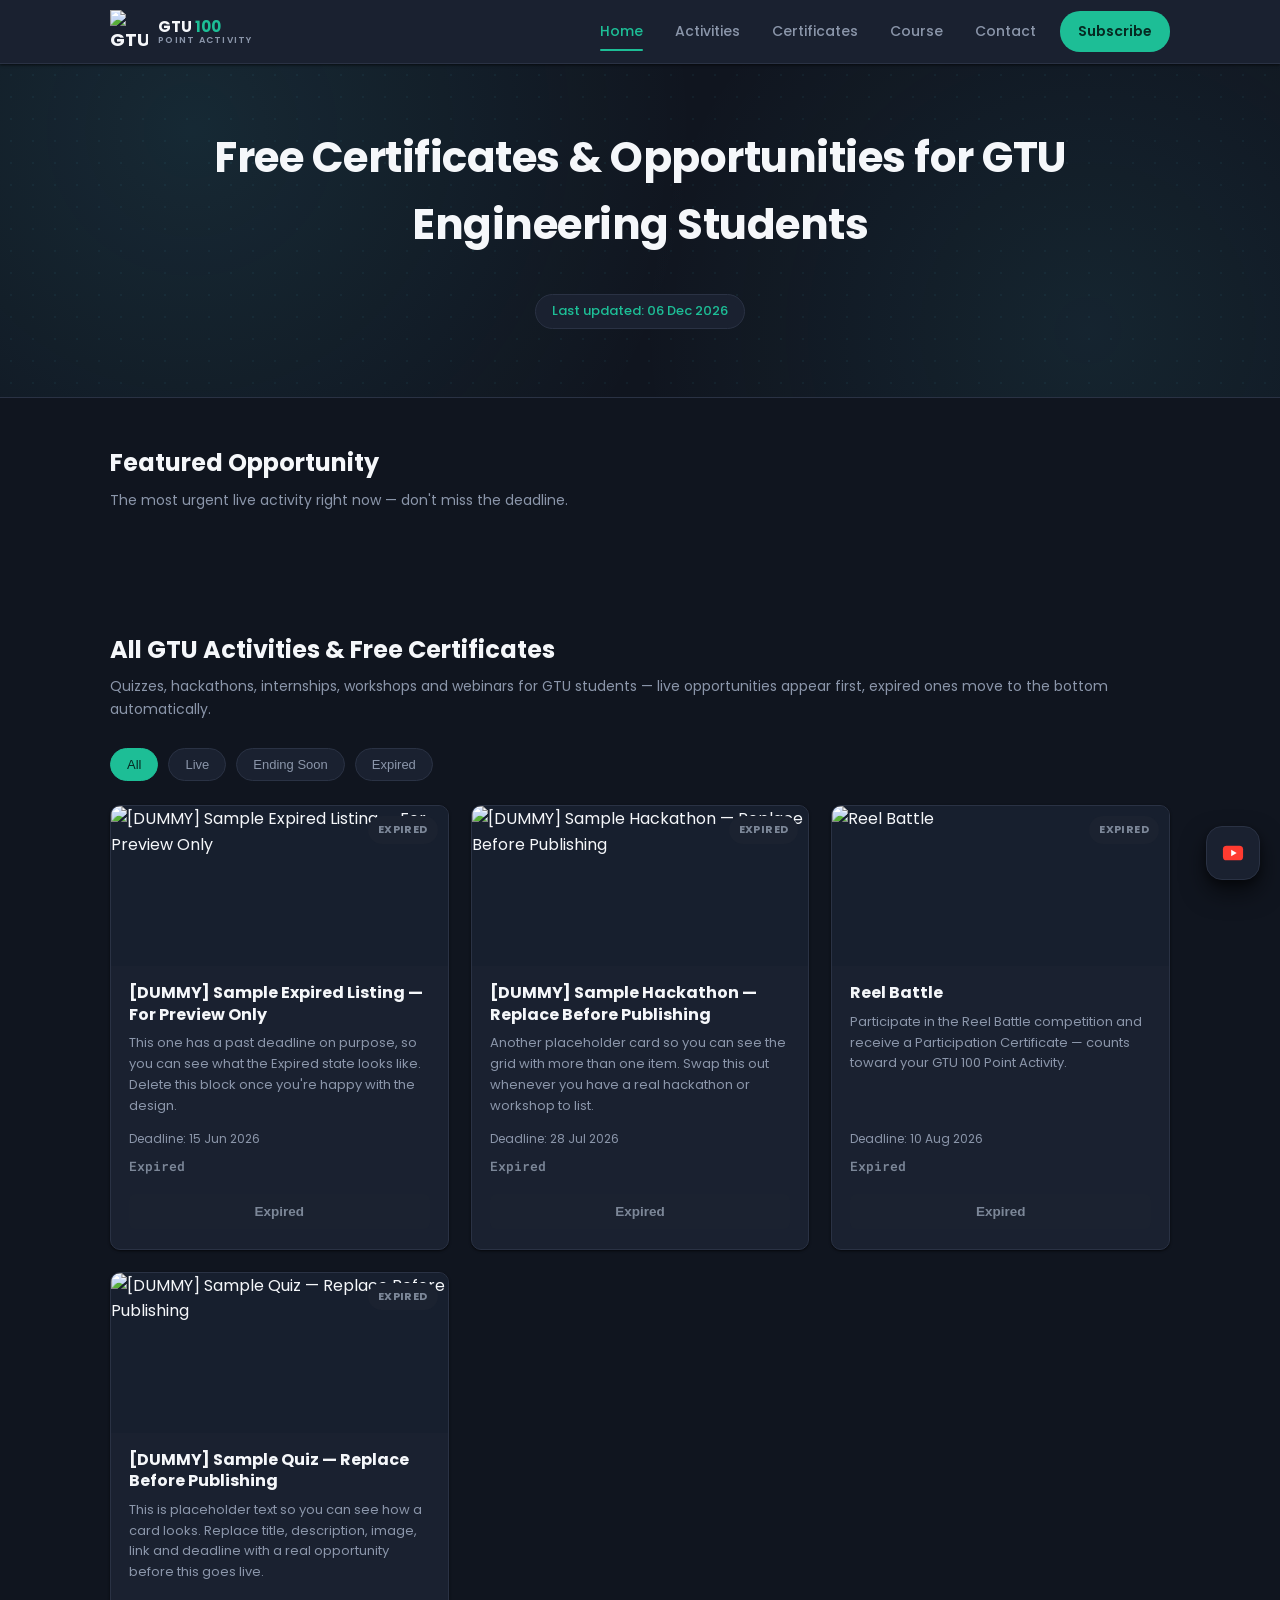
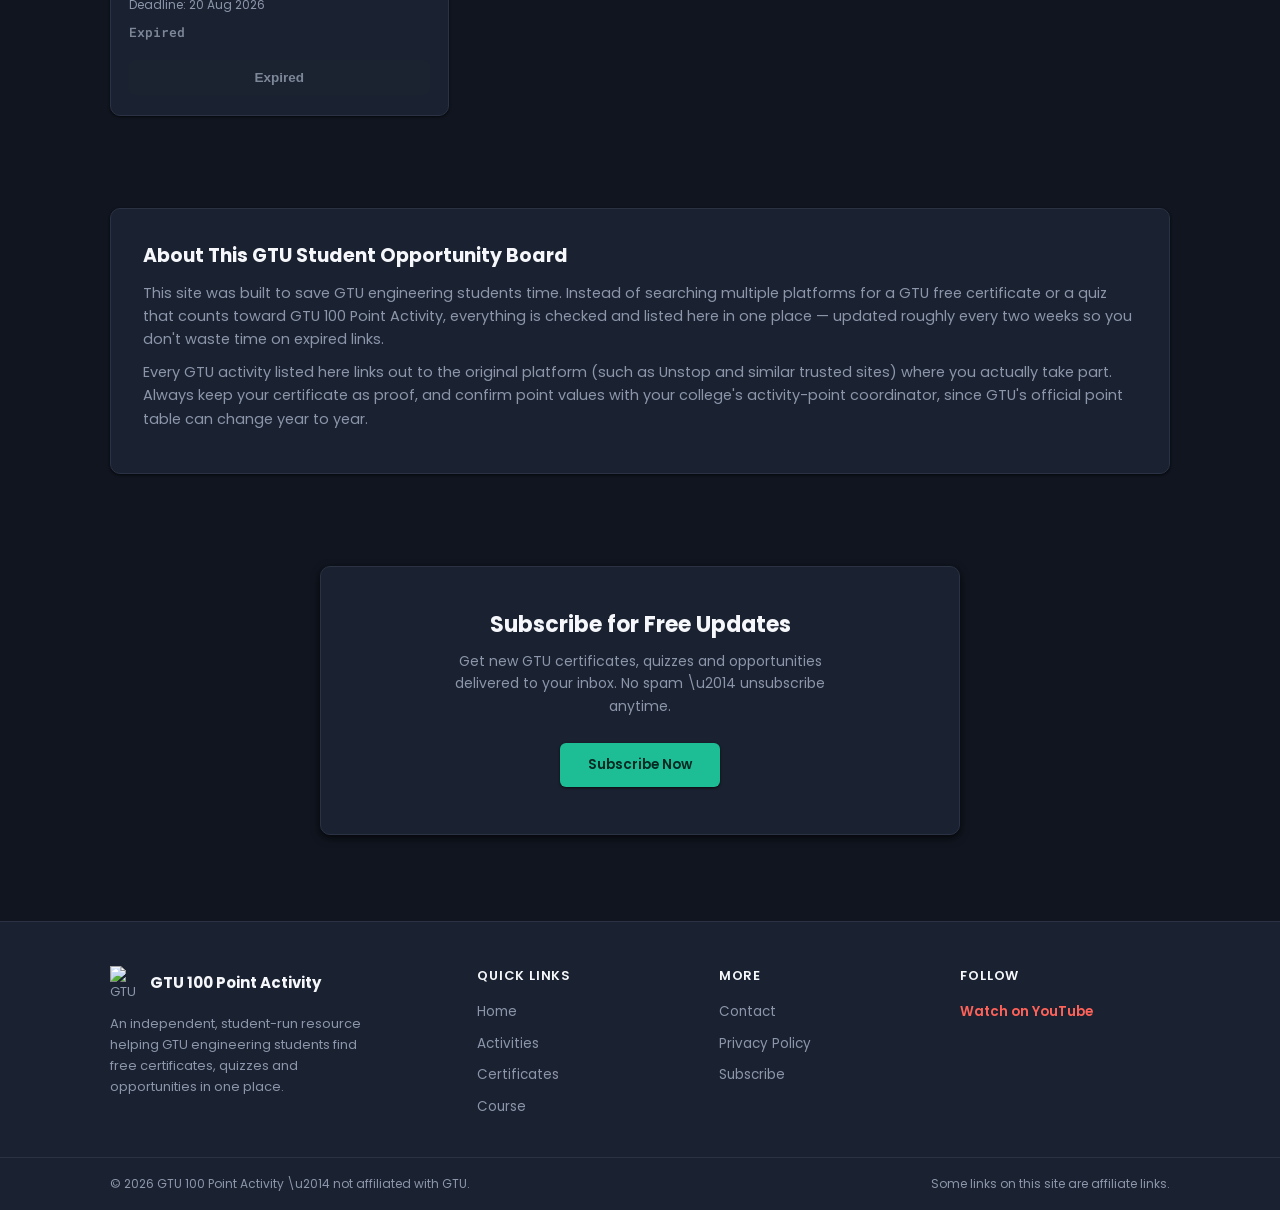
==== index.html @ 2aae0239 "Add files via upload" ====
<!DOCTYPE html>
<html lang="en">
<head>
<meta charset="UTF-8">
<meta name="viewport" content="width=device-width, initial-scale=1.0">

<!-- ===================== SEO ===================== -->
<title>GTU 100 Point Activity — Free Certificates, Quizzes & Opportunities for GTU Students</title>
<meta name="description" content="Live, regularly updated list of free certificates, quizzes, hackathons, internships, workshops and webinars for GTU engineering students — everything you need for GTU 100 Point Activity, collected in one place.">
<meta name="keywords" content="GTU 100 Point Activity, GTU Activity, GTU Activities, GTU Certificate, GTU Engineering Students, GTU Student Opportunity, GTU Free Certificate, Free Certificate">
<link rel="canonical" href="https://example.com/">

<!-- Open Graph -->
<meta property="og:type" content="website">
<meta property="og:title" content="GTU 100 Point Activity — Free Certificates & Student Opportunities">
<meta property="og:description" content="Free certificates, quizzes, hackathons, internships and webinars for GTU engineering students, updated regularly.">
<meta property="og:image" content="images/logo.png">

<link rel="icon" href="images/favicon.ico" type="image/x-icon">
<link rel="preconnect" href="https://fonts.googleapis.com">
<link href="https://fonts.googleapis.com/css2?family=Poppins:wght@400;500;600;700&family=Roboto+Mono:wght@500&display=swap" rel="stylesheet">
<link rel="stylesheet" href="style.css">
</head>
<body>

<!-- ===================== HEADER / APP BAR ===================== -->
<header class="app-bar">
  <div class="app-bar-inner">
    <a href="index.html" class="brand">
      <img src="images/logo.svg" alt="GTU 100 Point Activity logo">
      <span class="brand-text">
        <span class="b1">GTU <span>100</span></span>
        <span class="b2">POINT ACTIVITY</span>
      </span>
    </a>
    <nav class="nav-links" id="nav-links">
      <a href="index.html" class="active">Home</a>
      <a href="index.html#quizzes">Activities</a>
      <a href="index.html#about">Certificates</a>
      <a href="courses.html">Course</a>
      <a href="contact.html">Contact</a>
      <a href="subscribe.html" class="nav-cta">Subscribe</a>
    </nav>
    <button class="menu-toggle" id="menu-toggle" aria-label="Toggle menu" aria-expanded="false">&#9776;</button>
  </div>
</header>

<!-- ===================== HERO ===================== -->
<section class="hero">
  <div class="container">
    <h1>Free Certificates &amp; Opportunities for GTU Engineering Students</h1>
    <span class="updated-badge" id="last-updated">Last updated: \u2013</span>
  </div>
</section>

<!-- ===================== FEATURED ACTIVITY ===================== -->
<section class="section">
  <div class="container">
    <h2 class="section-title">Featured Opportunity</h2>
    <p class="section-subtitle">The most urgent live activity right now — don't miss the deadline.</p>
    <div id="featured-wrap"></div>
  </div>
</section>

<section class="section" id="quizzes">
  <div class="container">
    <h2 class="section-title">All GTU Activities &amp; Free Certificates</h2>
    <p class="section-subtitle">Quizzes, hackathons, internships, workshops and webinars for GTU students — live opportunities appear first, expired ones move to the bottom automatically.</p>
    <div class="filter-chips" id="filter-chips">
      <button class="chip active" data-filter="all">All</button>
      <button class="chip" data-filter="live">Live</button>
      <button class="chip" data-filter="soon">Ending Soon</button>
      <button class="chip" data-filter="expired">Expired</button>
    </div>
    <div class="activity-grid" id="activity-grid">
      <div class="empty-state">Loading activities\u2026</div>
    </div>
  </div>
</section>

<section class="section" id="about">
  <div class="container static-page">
    <div class="card-surface">
      <h2 style="margin-top:0;">About This GTU Student Opportunity Board</h2>
      <p>This site was built to save GTU engineering students time. Instead of searching multiple platforms for a GTU free certificate or a quiz that counts toward GTU 100 Point Activity, everything is checked and listed here in one place — updated roughly every two weeks so you don't waste time on expired links.</p>
      <p>Every GTU activity listed here links out to the original platform (such as Unstop and similar trusted sites) where you actually take part. Always keep your certificate as proof, and confirm point values with your college's activity-point coordinator, since GTU's official point table can change year to year.</p>
    </div>
  </div>
</section>

<!-- ===================== SUBSCRIBE TEASER (links to subscribe.html) ===================== -->
<section class="section" id="subscribe">
  <div class="container">
    <div class="subscribe-card subscribe-teaser">
      <h2>Subscribe for Free Updates</h2>
      <p>Get new GTU certificates, quizzes and opportunities delivered to your inbox. No spam \u2014 unsubscribe anytime.</p>
      <a href="subscribe.html" class="btn-participate">Subscribe Now</a>
    </div>
  </div>
</section>

<!-- ===================== FOOTER ===================== -->
<footer>
  <div class="container footer-grid">
    <div class="footer-col footer-brand">
      <div class="footer-logo">
        <img src="images/logo.svg" alt="GTU 100 Point Activity logo">
        <span>GTU 100 Point Activity</span>
      </div>
      <p>An independent, student-run resource helping GTU engineering students find free certificates, quizzes and opportunities in one place.</p>
    </div>
    <div class="footer-col">
      <h4>Quick Links</h4>
      <a href="index.html">Home</a>
      <a href="index.html#quizzes">Activities</a>
      <a href="index.html#about">Certificates</a>
      <a href="courses.html">Course</a>
    </div>
    <div class="footer-col">
      <h4>More</h4>
      <a href="contact.html">Contact</a>
      <a href="privacy.html">Privacy Policy</a>
      <a href="subscribe.html">Subscribe</a>
    </div>
    <div class="footer-col">
      <h4>Follow</h4>
      <!-- REPLACE the href below with your real YouTube channel URL -->
      <a href="https://youtube.com/@your-channel" target="_blank" rel="noopener" class="youtube-footer-link">Watch on YouTube</a>
    </div>
  </div>
  <div class="footer-bottom">
    <div class="container">
      <span>&copy; <span id="footer-year"></span> GTU 100 Point Activity \u2014 not affiliated with GTU.</span>
      <span>Some links on this site are affiliate links.</span>
    </div>
  </div>
</footer>

<!-- Floating button — always-visible shortcut to the YouTube channel -->
<!-- REPLACE the href below with your real YouTube channel URL -->
<a href="https://youtube.com/@your-channel" target="_blank" rel="noopener" class="yt-fab" aria-label="Visit our YouTube channel">
  <svg viewBox="0 0 24 24"><rect x="1" y="4" width="22" height="16" rx="4" fill="#FF3B30"/><path d="M10 8.5v7l6-3.5z" fill="#fff"/></svg>
</a>

<script src="script.js"></script>
</body>
</html>
---- style.css ----
/* ==========================================================================
   GTU 100 Point Activity — Stylesheet
   Theme: "Electric Cyan" dark mode, Material Design inspired.
   Pure CSS, no frameworks. Color tokens are defined once as CSS variables —
   change the whole site's look by editing the :root block below only.
   ========================================================================== */

:root {
  /* --- Core dark palette (Dark Campus theme) --- */
  --bg: #10151F;              /* page background */
  --surface: #1A2130;         /* card / header surface */
  --surface-alt: #171F2E;     /* image placeholder / secondary surface */
  --surface-raised: #212B3F;  /* hover / raised surface */
  --divider: #2A3244;

  /* --- Accent (Teal) --- */
  --accent: #1DBE96;
  --accent-dark: #159A78;
  --accent-text-on: #062A22;  /* dark text used on top of the accent */

  /* --- Status colors (tuned for dark backgrounds) --- */
  --status-live: #1DBE96;
  --status-live-bg: #133A31;
  --status-soon: #FFB74D;
  --status-soon-bg: #3A2A12;
  --status-expired: #7C8798;
  --status-expired-bg: #1B2230;

  /* --- Text --- */
  --text-primary: #F5F7FA;
  --text-secondary: #8B96AA;

  --radius: 10px;
  --elevation-1: 0 1px 3px rgba(0,0,0,0.45), 0 1px 2px rgba(0,0,0,0.30);
  --elevation-2: 0 3px 8px rgba(0,0,0,0.5), 0 2px 4px rgba(0,0,0,0.3);
  --elevation-4: 0 12px 24px rgba(0,0,0,0.55), 0 4px 8px rgba(0,0,0,0.35);

  --header-height: 64px;
}

* { box-sizing: border-box; margin: 0; padding: 0; }

html { scroll-behavior: smooth; }

body {
  font-family: 'Poppins', -apple-system, BlinkMacSystemFont, sans-serif;
  background: var(--bg);
  color: var(--text-primary);
  line-height: 1.6;
  padding-top: var(--header-height);
}

@media (prefers-reduced-motion: reduce) {
  *, *::before, *::after { animation: none !important; transition: none !important; }
  html { scroll-behavior: auto; }
}

a { color: inherit; text-decoration: none; }
img { max-width: 100%; display: block; }

.container { max-width: 1100px; margin: 0 auto; padding: 0 20px; }

/* ==========================================================================
   Top App Bar
   ========================================================================== */

.app-bar {
  position: fixed;
  top: 0; left: 0; right: 0;
  height: var(--header-height);
  background: var(--surface);
  color: var(--text-primary);
  border-bottom: 1px solid var(--divider);
  box-shadow: var(--elevation-1);
  z-index: 1000;
  display: flex;
  align-items: center;
  transition: box-shadow 0.2s ease;
}

.app-bar.scrolled { box-shadow: var(--elevation-4); }

.app-bar-inner {
  width: 100%;
  max-width: 1100px;
  margin: 0 auto;
  padding: 0 20px;
  display: flex;
  align-items: center;
  justify-content: space-between;
}

.brand { display: flex; align-items: center; gap: 10px; font-weight: 700; font-size: 18px; font-family: 'Poppins', sans-serif; }
.brand img { width: 38px; height: 42px; }
.brand .brand-text { display: flex; flex-direction: column; line-height: 1.15; }
.brand .brand-text .b1 { font-size: 15px; font-weight: 700; }
.brand .brand-text .b1 span { color: var(--accent); }
.brand .brand-text .b2 { font-size: 9px; font-weight: 600; letter-spacing: 0.14em; color: var(--text-secondary); }

.nav-links { display: flex; gap: 4px; align-items: center; }

.nav-links a {
  padding: 10px 14px;
  border-radius: 6px;
  font-size: 14px;
  font-weight: 500;
  color: var(--text-secondary);
  transition: background 0.15s ease, color 0.15s ease;
  display: flex;
  align-items: center;
  gap: 6px;
  position: relative;
}

.nav-links a:hover, .nav-links a:focus-visible { background: var(--surface-raised); color: var(--text-primary); }

.nav-links a.active { color: var(--accent); }
.nav-links a.active::after {
  content: "";
  position: absolute;
  left: 14px; right: 14px; bottom: 2px;
  height: 2px;
  background: var(--accent);
  border-radius: 2px;
}

/* Right-side CTA pill in the nav (currently used for the Subscribe button) */
.nav-links a.nav-cta {
  background: var(--accent);
  color: var(--accent-text-on);
  font-weight: 600;
  border-radius: 20px;
  padding: 9px 18px;
  margin-left: 6px;
}
.nav-links a.nav-cta:hover { background: var(--accent-dark); color: var(--accent-text-on); }

.menu-toggle {
  display: none;
  background: none;
  border: none;
  color: var(--text-primary);
  font-size: 26px;
  cursor: pointer;
  padding: 6px 10px;
  border-radius: 6px;
}
.menu-toggle:hover { background: var(--surface-raised); }

@media (max-width: 720px) {
  .nav-links {
    position: absolute;
    top: var(--header-height);
    left: 0; right: 0;
    background: var(--surface);
    border-bottom: 1px solid var(--divider);
    flex-direction: column;
    align-items: stretch;
    gap: 0;
    max-height: 0;
    overflow: hidden;
    transition: max-height 0.25s ease;
    box-shadow: var(--elevation-2);
  }
  .nav-links.open { max-height: 300px; }
  .nav-links a { padding: 14px 20px; border-radius: 0; border-bottom: 1px solid var(--divider); }
  .menu-toggle { display: inline-block; }
}

/* ==========================================================================
   Hero
   ========================================================================== */

.hero {
  position: relative;
  background:
    radial-gradient(circle at 15% 20%, rgba(79,217,240,0.10) 0%, transparent 45%),
    radial-gradient(circle at 85% 80%, rgba(79,217,240,0.08) 0%, transparent 40%),
    var(--bg);
  color: var(--text-primary);
  padding: 60px 0 68px;
  text-align: center;
  overflow: hidden;
  border-bottom: 1px solid var(--divider);
}

.hero::before {
  content: "";
  position: absolute;
  inset: 0;
  background-image: radial-gradient(rgba(79,217,240,0.10) 1px, transparent 1px);
  background-size: 22px 22px;
  opacity: 0.5;
  pointer-events: none;
}

.hero .container { position: relative; z-index: 1; }

.hero h1 { font-size: clamp(28px, 5vw, 42px); font-weight: 700; margin-bottom: 14px; letter-spacing: -0.5px; }

.hero p { max-width: 640px; margin: 0 auto; font-size: 16px; color: var(--text-secondary); }

.hero .updated-badge {
  display: inline-block;
  margin-top: 22px;
  background: var(--surface);
  border: 1px solid var(--divider);
  color: var(--accent);
  padding: 6px 16px;
  border-radius: 20px;
  font-size: 13px;
  font-weight: 500;
}

/* Bookmark / habit-anchor nudge in the hero — honest, one-time, non-nagging */
.hero .bookmark-hint {
  display: block;
  margin-top: 14px;
  font-size: 12.5px;
  color: var(--text-secondary);
}

/* ==========================================================================
   Sections
   ========================================================================== */

.section { padding: 46px 0; }
.section-title { font-size: 24px; font-weight: 700; margin-bottom: 6px; color: var(--text-primary); }
.section-subtitle { color: var(--text-secondary); font-size: 14px; margin-bottom: 28px; }

/* ==========================================================================
   Featured activity
   ========================================================================== */

.featured-card {
  background: var(--surface);
  border: 1px solid var(--divider);
  border-radius: var(--radius);
  box-shadow: var(--elevation-4);
  overflow: hidden;
  display: grid;
  grid-template-columns: 1fr 1fr;
  position: relative;
}

.featured-card .ribbon {
  position: absolute;
  top: 16px; left: 16px;
  background: var(--accent);
  color: var(--accent-text-on);
  font-size: 12px;
  font-weight: 700;
  text-transform: uppercase;
  letter-spacing: 0.5px;
  padding: 6px 12px;
  border-radius: 20px;
  z-index: 2;
}

.featured-card .img-wrap { position: relative; min-height: 240px; background: var(--surface-alt); }
.featured-card img { width: 100%; height: 100%; object-fit: cover; cursor: pointer; }

.featured-card .content { padding: 28px 30px; display: flex; flex-direction: column; justify-content: center; gap: 12px; }
.featured-card h3 { font-size: 22px; font-weight: 700; }
.featured-card p.desc { color: var(--text-secondary); font-size: 14px; }

@media (max-width: 720px) {
  .featured-card { grid-template-columns: 1fr; }
  .featured-card .img-wrap { min-height: 180px; }
}

/* ==========================================================================
   Filter chips
   ========================================================================== */

.filter-chips { display: flex; gap: 10px; flex-wrap: wrap; margin-bottom: 24px; }

.chip {
  font-size: 13px;
  font-weight: 500;
  padding: 8px 16px;
  border-radius: 20px;
  border: 1px solid var(--divider);
  background: var(--surface);
  color: var(--text-secondary);
  cursor: pointer;
  transition: all 0.15s ease;
}
.chip:hover { border-color: var(--accent); color: var(--accent); }
.chip.active { background: var(--accent); border-color: var(--accent); color: var(--accent-text-on); }

/* ==========================================================================
   Activity grid + cards
   ========================================================================== */

.activity-grid { display: grid; grid-template-columns: repeat(auto-fill, minmax(280px, 1fr)); gap: 22px; }

.activity-card {
  background: var(--surface);
  border: 1px solid var(--divider);
  border-radius: var(--radius);
  box-shadow: var(--elevation-1);
  overflow: hidden;
  display: flex;
  flex-direction: column;
  transition: box-shadow 0.2s ease, transform 0.2s ease, border-color 0.2s ease;
  animation: card-in 0.4s ease both;
}

.activity-card:hover { box-shadow: var(--elevation-4); transform: translateY(-3px); border-color: var(--accent); }
.activity-card.is-expired { opacity: 0.6; }

@keyframes card-in { from { opacity: 0; transform: translateY(10px); } to { opacity: 1; transform: translateY(0); } }

.card-img-wrap { position: relative; height: 160px; cursor: pointer; overflow: hidden; background: var(--surface-alt); }
.card-img-wrap img { width: 100%; height: 100%; object-fit: cover; transition: transform 0.3s ease; }
.activity-card:hover .card-img-wrap img:not(.disabled-img) { transform: scale(1.05); }

.status-badge {
  position: absolute;
  top: 10px; right: 10px;
  font-size: 11px;
  font-weight: 700;
  text-transform: uppercase;
  letter-spacing: 0.4px;
  padding: 5px 10px;
  border-radius: 20px;
  z-index: 2;
}
.status-badge.live { background: var(--status-live-bg); color: var(--status-live); }
.status-badge.soon { background: var(--status-soon-bg); color: var(--status-soon); animation: pulse-soon 1.6s ease-in-out infinite; }
.status-badge.expired { background: var(--status-expired-bg); color: var(--status-expired); }

/* Gentle pulse on "Ending Soon" — real urgency cue, not a fake one, since the
   deadline behind it is real. Subtle by design so it informs, not nags. */
@keyframes pulse-soon {
  0%, 100% { box-shadow: 0 0 0 0 rgba(255,183,77,0.35); }
  50% { box-shadow: 0 0 0 5px rgba(255,183,77,0); }
}

.card-body { padding: 16px 18px 20px; display: flex; flex-direction: column; gap: 8px; flex: 1; }
.card-body h3 { font-size: 16px; font-weight: 700; line-height: 1.35; color: var(--text-primary); }
.card-body p.desc { font-size: 13px; color: var(--text-secondary); flex: 1; }

.card-meta { display: flex; justify-content: space-between; align-items: center; font-size: 12px; color: var(--text-secondary); margin-top: 4px; }

.countdown { font-family: 'Roboto Mono', 'Courier New', monospace; font-weight: 600; font-size: 12.5px; color: var(--accent); }
.countdown.expired-text { color: var(--status-expired); }

.btn-participate {
  position: relative;
  overflow: hidden;
  margin-top: 10px;
  display: inline-block;
  text-align: center;
  background: var(--accent);
  color: var(--accent-text-on);
  font-weight: 600;
  font-size: 13.5px;
  padding: 10px 16px;
  border: none;
  border-radius: 6px;
  cursor: pointer;
  transition: background 0.15s ease, box-shadow 0.15s ease;
  box-shadow: var(--elevation-1);
}
.btn-participate:hover { background: var(--accent-dark); box-shadow: var(--elevation-2); }
.btn-participate:disabled, .btn-participate.disabled { background: var(--status-expired-bg); color: var(--status-expired); cursor: not-allowed; box-shadow: none; }

.ripple {
  position: absolute;
  border-radius: 50%;
  background: rgba(5,42,50,0.35);
  transform: scale(0);
  animation: ripple-anim 0.5s ease-out;
  pointer-events: none;
}
@keyframes ripple-anim { to { transform: scale(1); opacity: 0; } }

.empty-state { text-align: center; padding: 40px 20px; color: var(--text-secondary); background: var(--surface); border: 1px solid var(--divider); border-radius: var(--radius); box-shadow: var(--elevation-1); }

/* ==========================================================================
   Skeleton loaders
   ========================================================================== */

.skeleton { background: linear-gradient(90deg, #16203180 25%, #1E2A4080 37%, #16203180 63%); background-size: 400% 100%; animation: skeleton-shimmer 1.4s ease infinite; border-radius: 4px; }
@keyframes skeleton-shimmer { 0% { background-position: 100% 50%; } 100% { background-position: 0 50%; } }
.skeleton-card { box-shadow: var(--elevation-1); }
.skeleton-img { height: 160px; border-radius: 0; }
.skeleton-line { height: 12px; margin-bottom: 10px; }

/* ==========================================================================
   Static content pages
   ========================================================================== */

.static-page h1 { font-size: 28px; margin-bottom: 18px; color: var(--text-primary); }
.static-page h2 { font-size: 19px; margin: 26px 0 10px; color: var(--text-primary); }
.static-page p, .static-page li { color: var(--text-secondary); font-size: 14.5px; margin-bottom: 10px; }
.static-page ul { padding-left: 22px; }
.static-page .card-surface { background: var(--surface); border: 1px solid var(--divider); border-radius: var(--radius); box-shadow: var(--elevation-1); padding: 32px; }

.contact-form { display: flex; flex-direction: column; gap: 14px; max-width: 480px; }
.contact-form label { font-size: 13px; font-weight: 600; color: var(--text-primary); }
.contact-form input, .contact-form textarea { border: 1px solid var(--divider); border-radius: 6px; padding: 10px 12px; font-family: inherit; font-size: 14px; background: var(--surface-alt); color: var(--text-primary); }
.contact-form input:focus, .contact-form textarea:focus { outline: 2px solid var(--accent); outline-offset: 1px; }
.contact-form button { align-self: flex-start; }

/* ==========================================================================
   YouTube Floating Action Button
   ========================================================================== */

.yt-fab {
  position: fixed;
  right: 20px;
  bottom: 20px;
  width: 54px;
  height: 54px;
  border-radius: 16px;
  background: var(--surface);
  border: 1.5px solid var(--divider);
  display: flex;
  align-items: center;
  justify-content: center;
  box-shadow: var(--elevation-4);
  z-index: 900;
  transition: transform 0.15s ease, border-color 0.15s ease, background 0.15s ease;
}
.yt-fab:hover { transform: translateY(-2px); border-color: var(--accent); background: var(--surface-raised); }
.yt-fab svg { width: 22px; height: 22px; }

@media (max-width: 480px) {
  .yt-fab { right: 14px; bottom: 14px; width: 48px; height: 48px; border-radius: 14px; }
}

/* ==========================================================================
   Subscribe section (Brevo email capture)
   ========================================================================== */

.subscribe-card {
  background: var(--surface);
  border: 1px solid var(--divider);
  border-radius: var(--radius);
  box-shadow: var(--elevation-2);
  padding: 40px 36px;
  text-align: center;
  max-width: 640px;
  margin: 0 auto;
}

.subscribe-card h2 {
  font-size: 22px;
  font-weight: 700;
  margin-bottom: 8px;
  color: var(--text-primary);
}

.subscribe-card > p {
  color: var(--text-secondary);
  font-size: 14px;
  max-width: 46ch;
  margin: 0 auto 22px;
}

.subscribe-form {
  display: flex;
  gap: 10px;
  max-width: 420px;
  margin: 0 auto;
}

.subscribe-form input[type="email"] {
  flex: 1;
  border: 1px solid var(--divider);
  background: var(--surface-alt);
  color: var(--text-primary);
  border-radius: 6px;
  padding: 12px 14px;
  font-family: inherit;
  font-size: 14px;
}

.subscribe-form input[type="email"]:focus { outline: 2px solid var(--accent); outline-offset: 1px; }

.subscribe-form .btn-participate { margin-top: 0; white-space: nowrap; }

.subscribe-message {
  margin-top: 14px;
  font-size: 13.5px;
  min-height: 18px;
}

.subscribe-message.success { color: #4ADE80; }
.subscribe-message.error { color: #F87171; }

.subscribe-note {
  margin-top: 16px;
  font-size: 12px;
  color: var(--text-secondary);
}
.subscribe-note a { color: var(--accent); text-decoration: underline; }

@media (max-width: 520px) {
  .subscribe-card { padding: 30px 20px; }
  .subscribe-form { flex-direction: column; }
}

/* ==========================================================================
   Subscribe teaser (homepage — links out to subscribe.html)
   ========================================================================== */

.subscribe-teaser .btn-participate { display: inline-block; margin-top: 4px; padding: 11px 28px; }

/* ==========================================================================
   Footer
   ========================================================================== */

footer { background: var(--surface); border-top: 1px solid var(--divider); color: var(--text-secondary); margin-top: 40px; font-size: 13px; }

.footer-grid {
  display: grid;
  grid-template-columns: 1.6fr 1fr 1fr 1fr;
  gap: 32px;
  padding: 44px 20px 30px;
}

.footer-col h4 { color: var(--text-primary); font-size: 13px; font-weight: 600; text-transform: uppercase; letter-spacing: 0.06em; margin-bottom: 14px; }
.footer-col a { display: block; color: var(--text-secondary); font-size: 13.5px; margin-bottom: 10px; transition: color 0.15s ease; }
.footer-col a:hover { color: var(--accent); }

.footer-logo { display: flex; align-items: center; gap: 10px; margin-bottom: 14px; }
.footer-logo img { width: 30px; height: 34px; }
.footer-logo span { font-weight: 700; color: var(--text-primary); font-size: 15px; }

.footer-brand p { font-size: 13px; color: var(--text-secondary); max-width: 32ch; }

.youtube-footer-link { color: #FF6259 !important; font-weight: 600; }
.youtube-footer-link:hover { color: #ff8079 !important; }

.footer-bottom { border-top: 1px solid var(--divider); padding: 16px 0; }
.footer-bottom .container { display: flex; justify-content: space-between; flex-wrap: wrap; gap: 10px; font-size: 12px; }

@media (max-width: 780px) {
  .footer-grid { grid-template-columns: 1fr 1fr; }
}
@media (max-width: 480px) {
  .footer-grid { grid-template-columns: 1fr; }
}
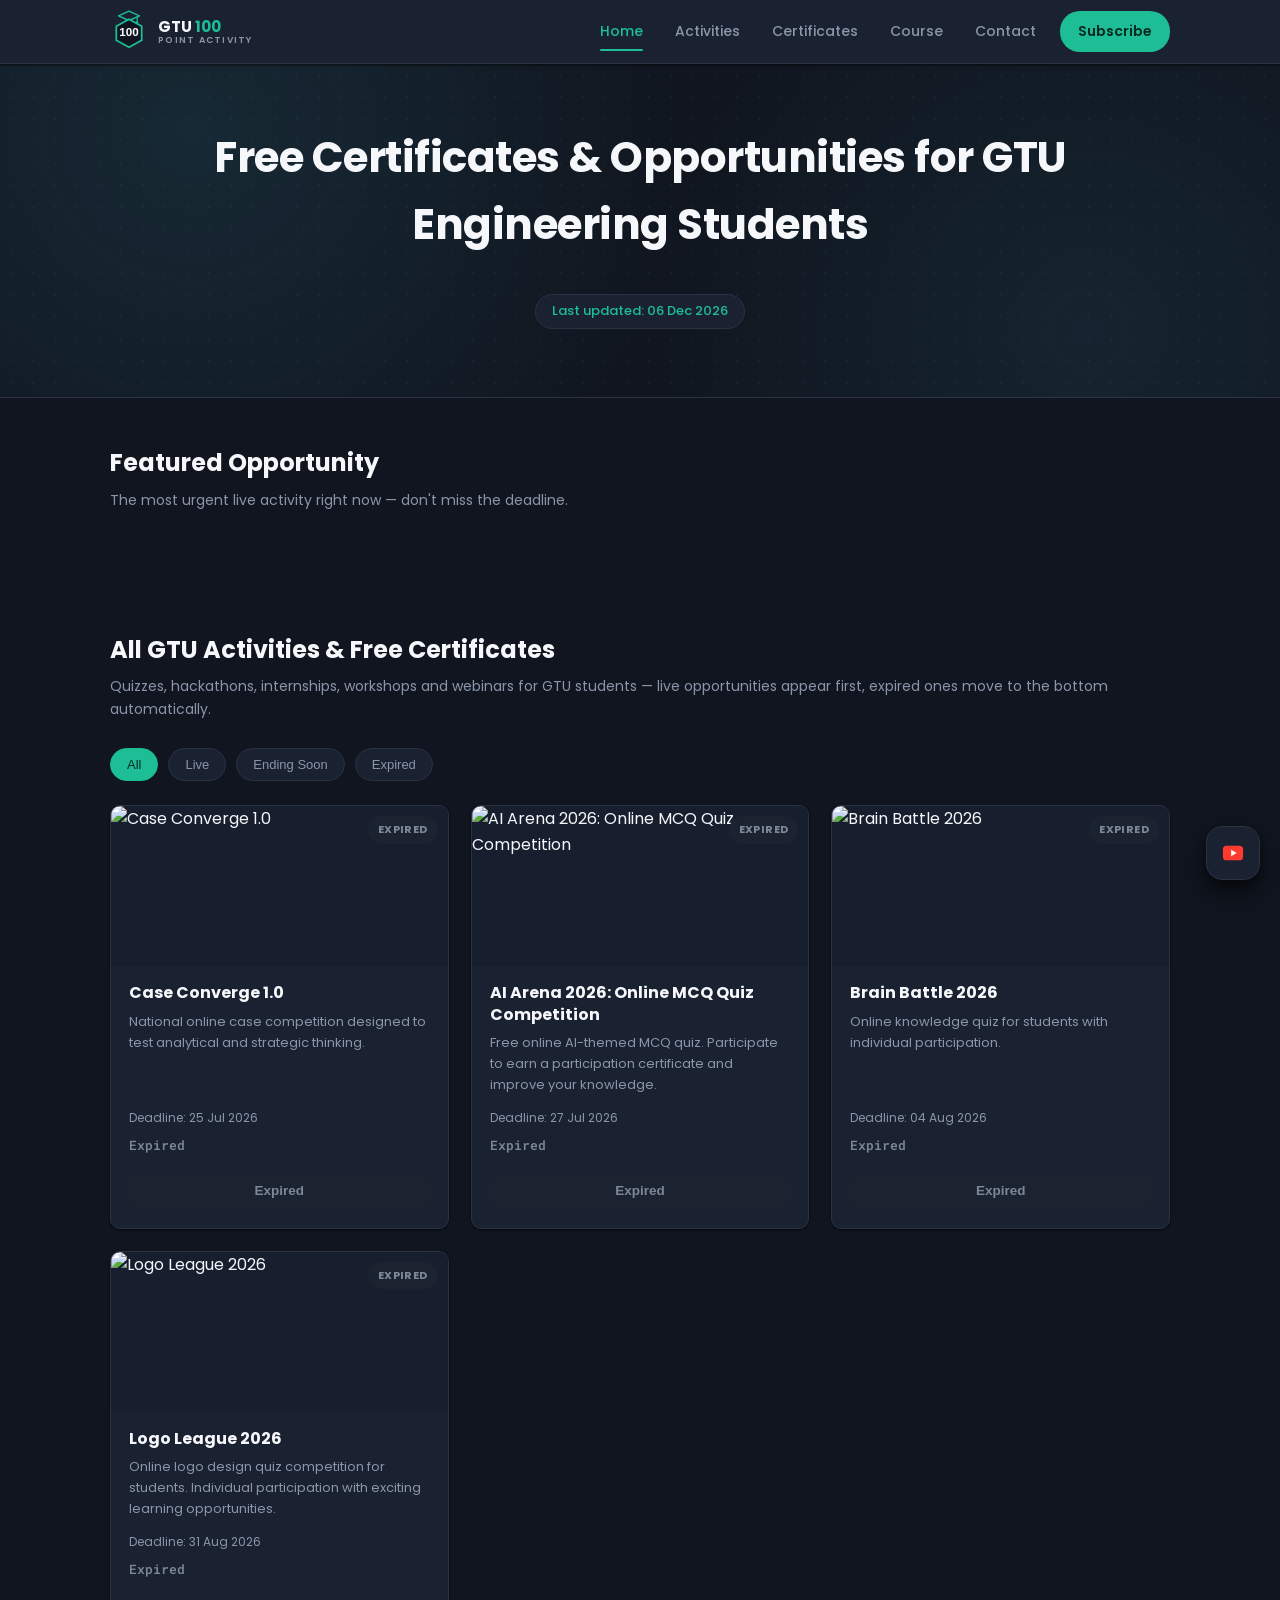
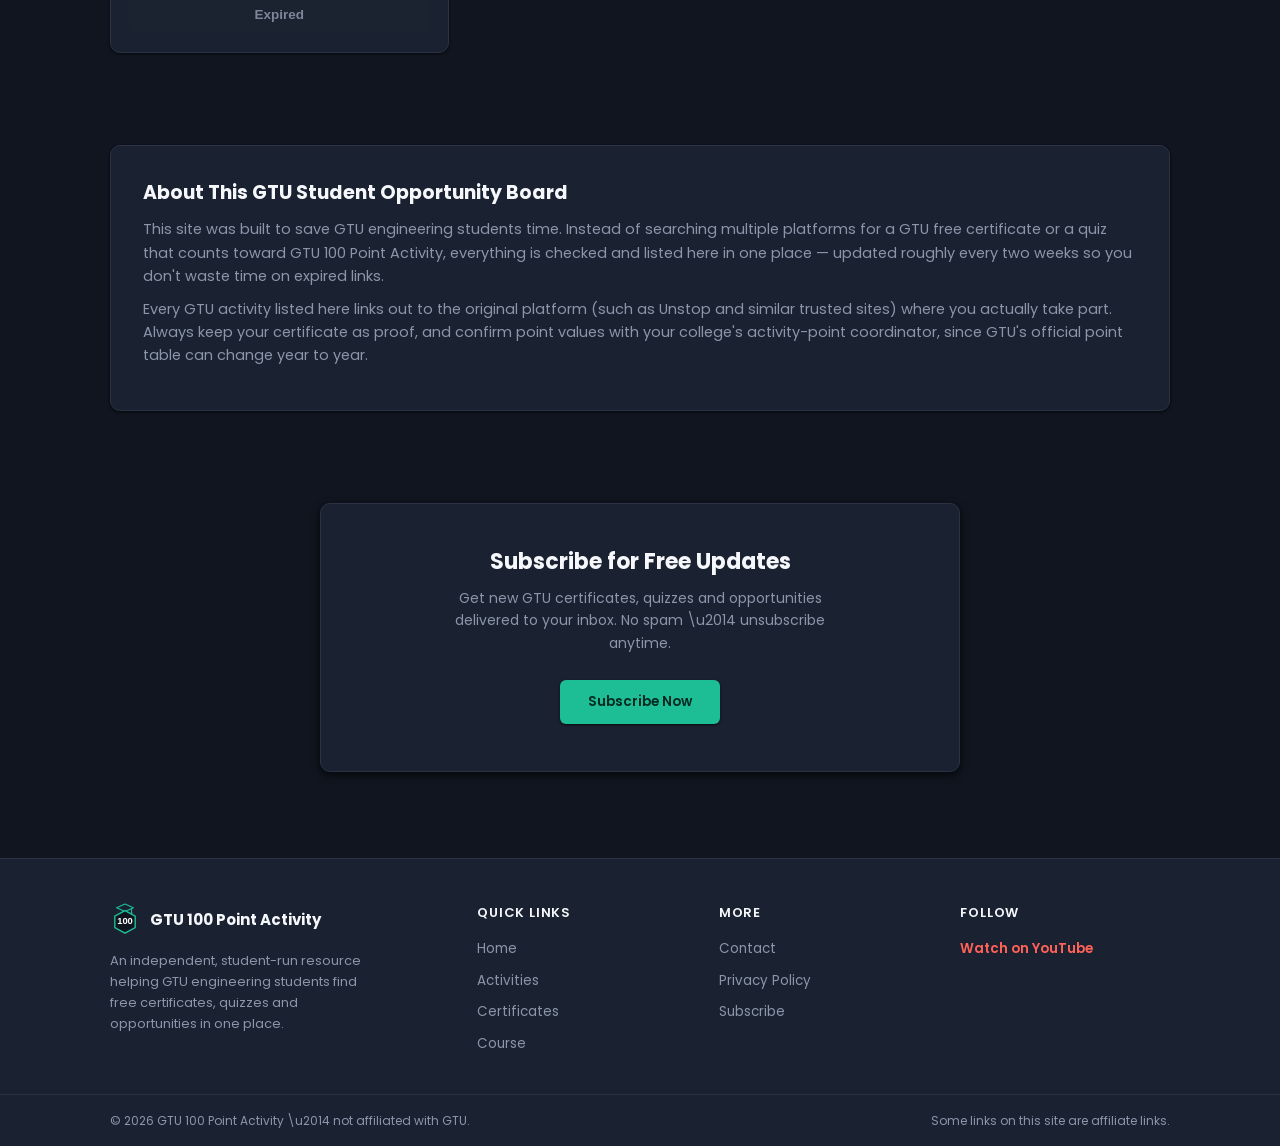
==== commit 09adfa48: "Update index.html" ====
--- a/index.html
+++ b/index.html
@@ -125,7 +125,7 @@
     <div class="footer-col">
       <h4>Follow</h4>
       <!-- REPLACE the href below with your real YouTube channel URL -->
-      <a href="https://youtube.com/@your-channel" target="_blank" rel="noopener" class="youtube-footer-link">Watch on YouTube</a>
+      <a href="https://www.youtube.com/@gtupyq" target="_blank" rel="noopener" class="youtube-footer-link">Watch on YouTube</a>
     </div>
   </div>
   <div class="footer-bottom">
@@ -138,7 +138,7 @@
 
 <!-- Floating button — always-visible shortcut to the YouTube channel -->
 <!-- REPLACE the href below with your real YouTube channel URL -->
-<a href="https://youtube.com/@your-channel" target="_blank" rel="noopener" class="yt-fab" aria-label="Visit our YouTube channel">
+<a href="https://www.youtube.com/@gtupyq" target="_blank" rel="noopener" class="yt-fab" aria-label="Visit our YouTube channel">
   <svg viewBox="0 0 24 24"><rect x="1" y="4" width="22" height="16" rx="4" fill="#FF3B30"/><path d="M10 8.5v7l6-3.5z" fill="#fff"/></svg>
 </a>
 
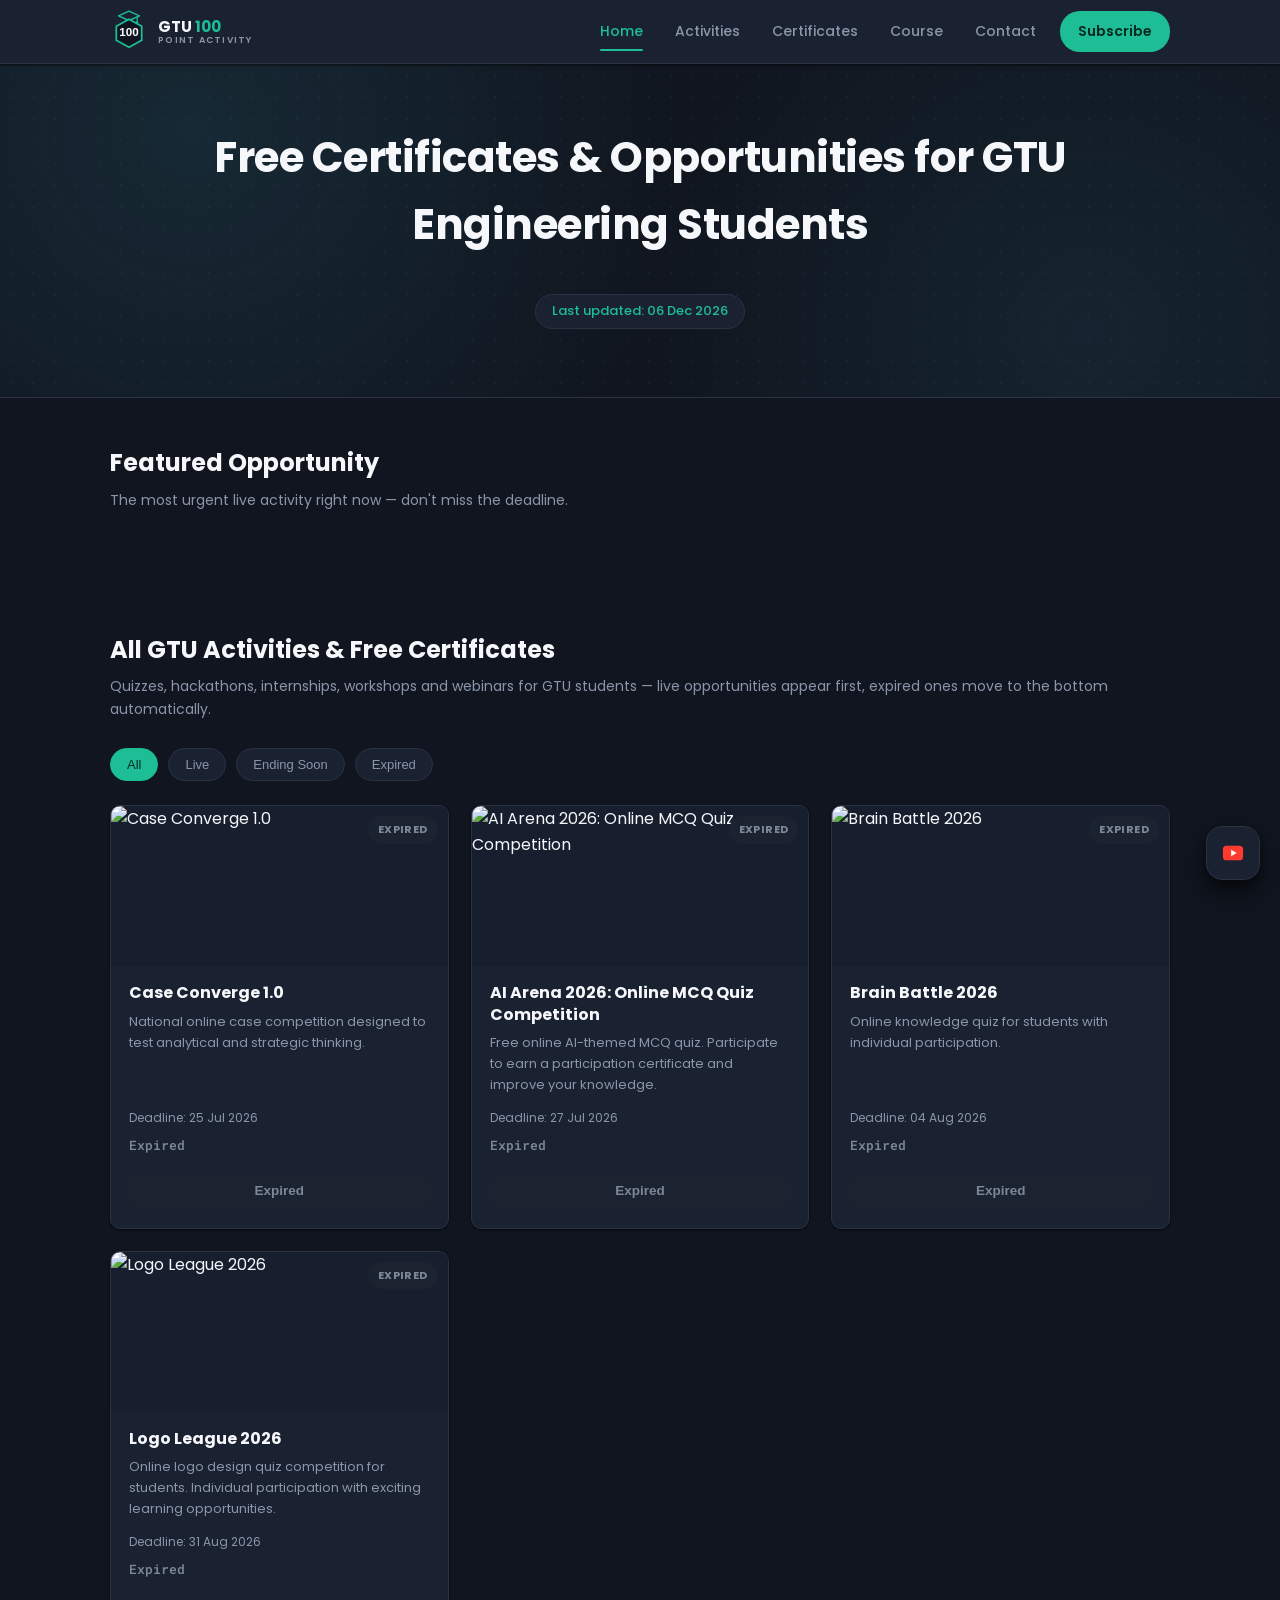
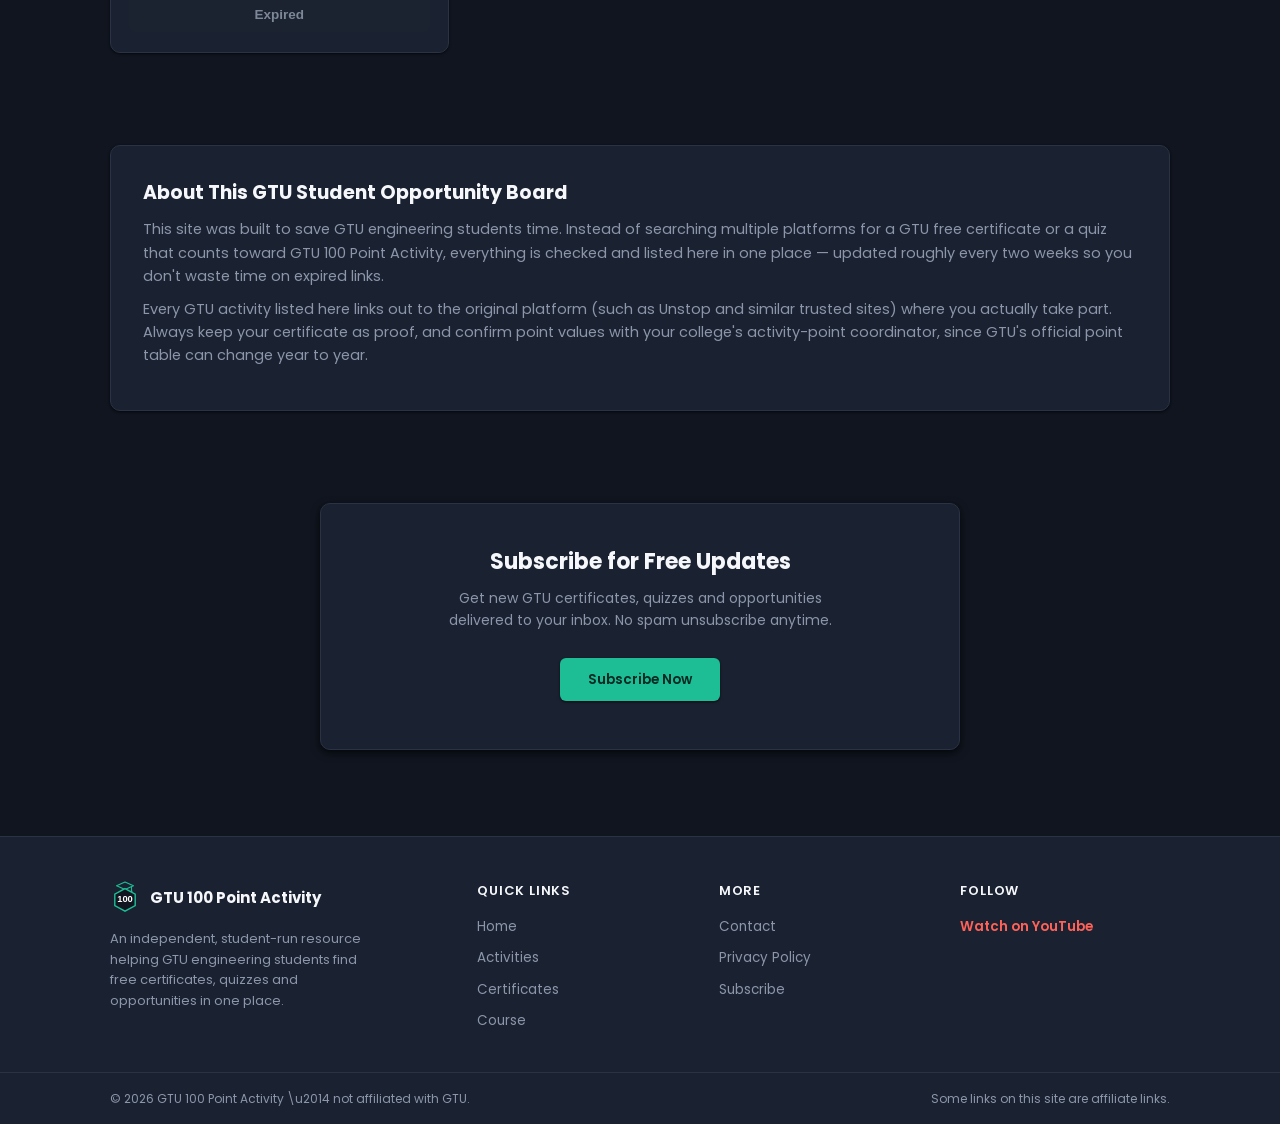
==== commit 6bdc85bf: "Update index.html" ====
--- a/index.html
+++ b/index.html
@@ -93,7 +93,7 @@
   <div class="container">
     <div class="subscribe-card subscribe-teaser">
       <h2>Subscribe for Free Updates</h2>
-      <p>Get new GTU certificates, quizzes and opportunities delivered to your inbox. No spam \u2014 unsubscribe anytime.</p>
+      <p>Get new GTU certificates, quizzes and opportunities delivered to your inbox. No spam unsubscribe anytime.</p>
       <a href="subscribe.html" class="btn-participate">Subscribe Now</a>
     </div>
   </div>
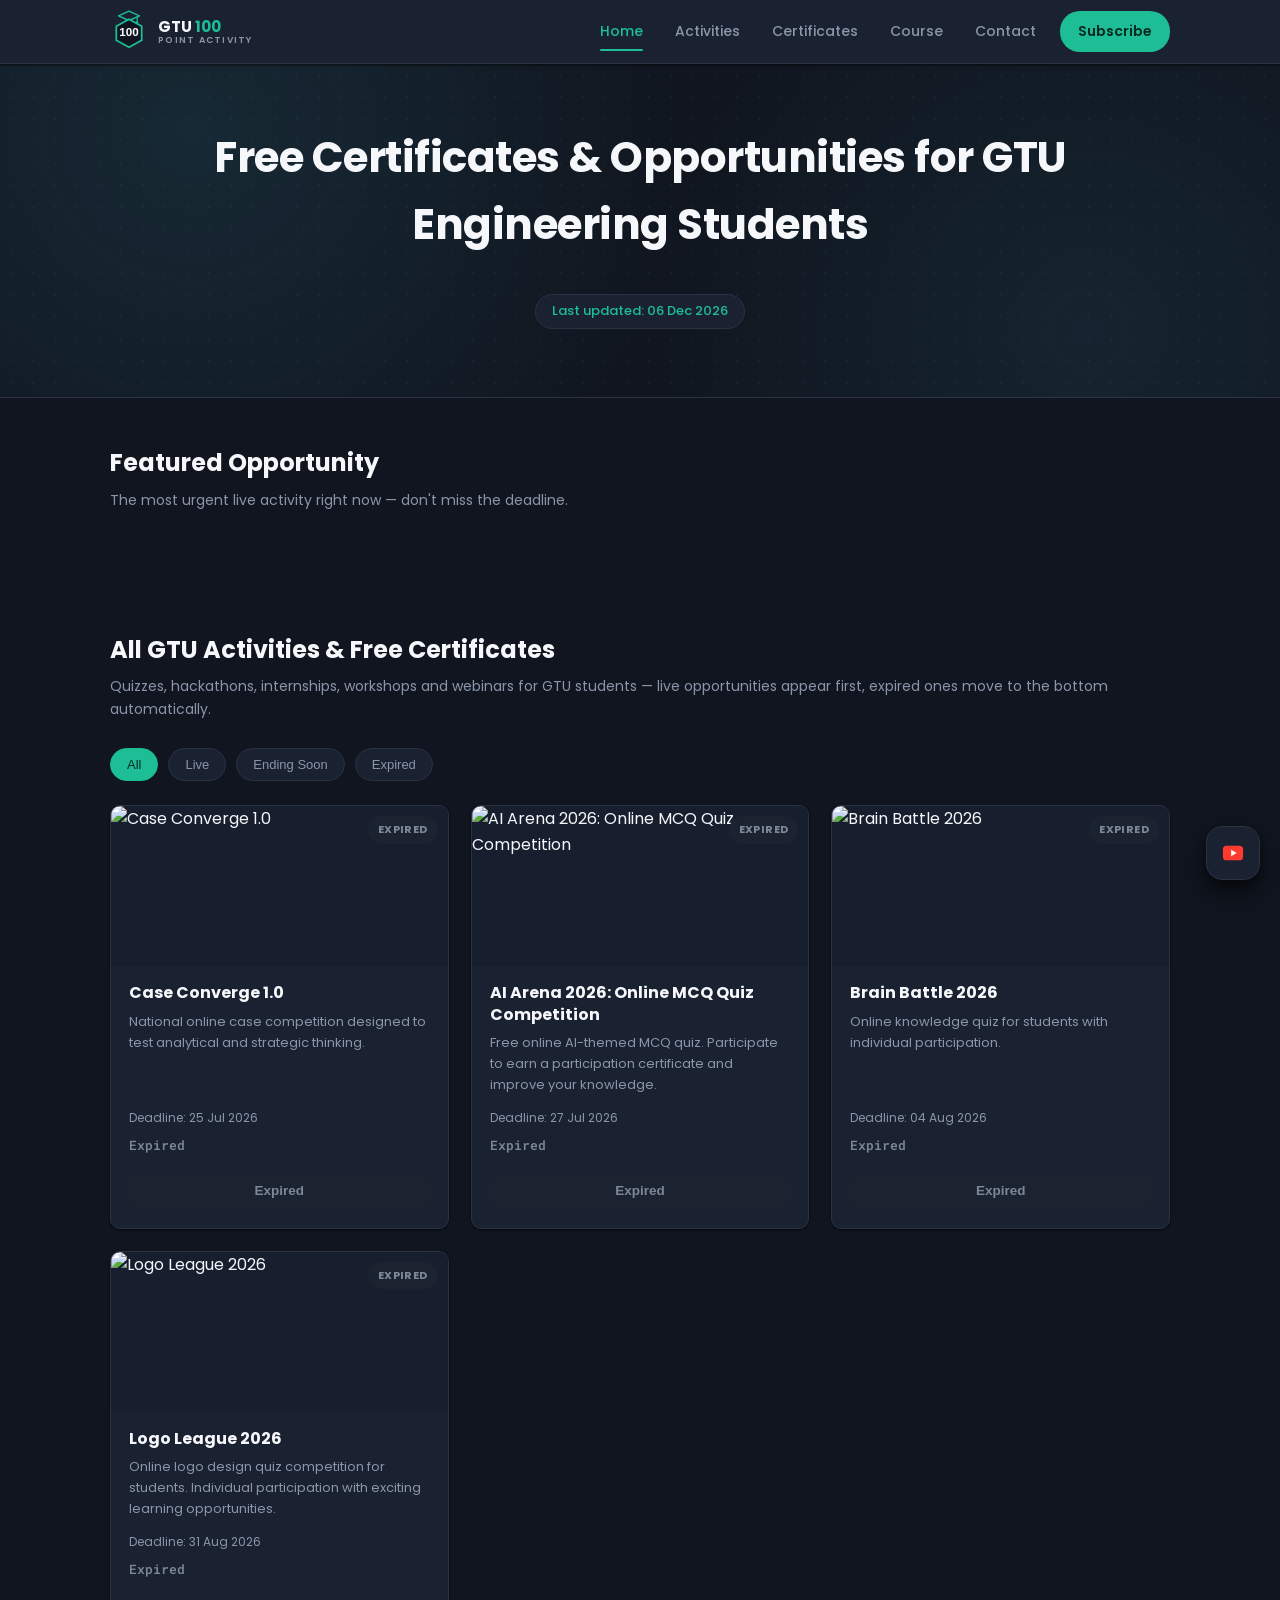
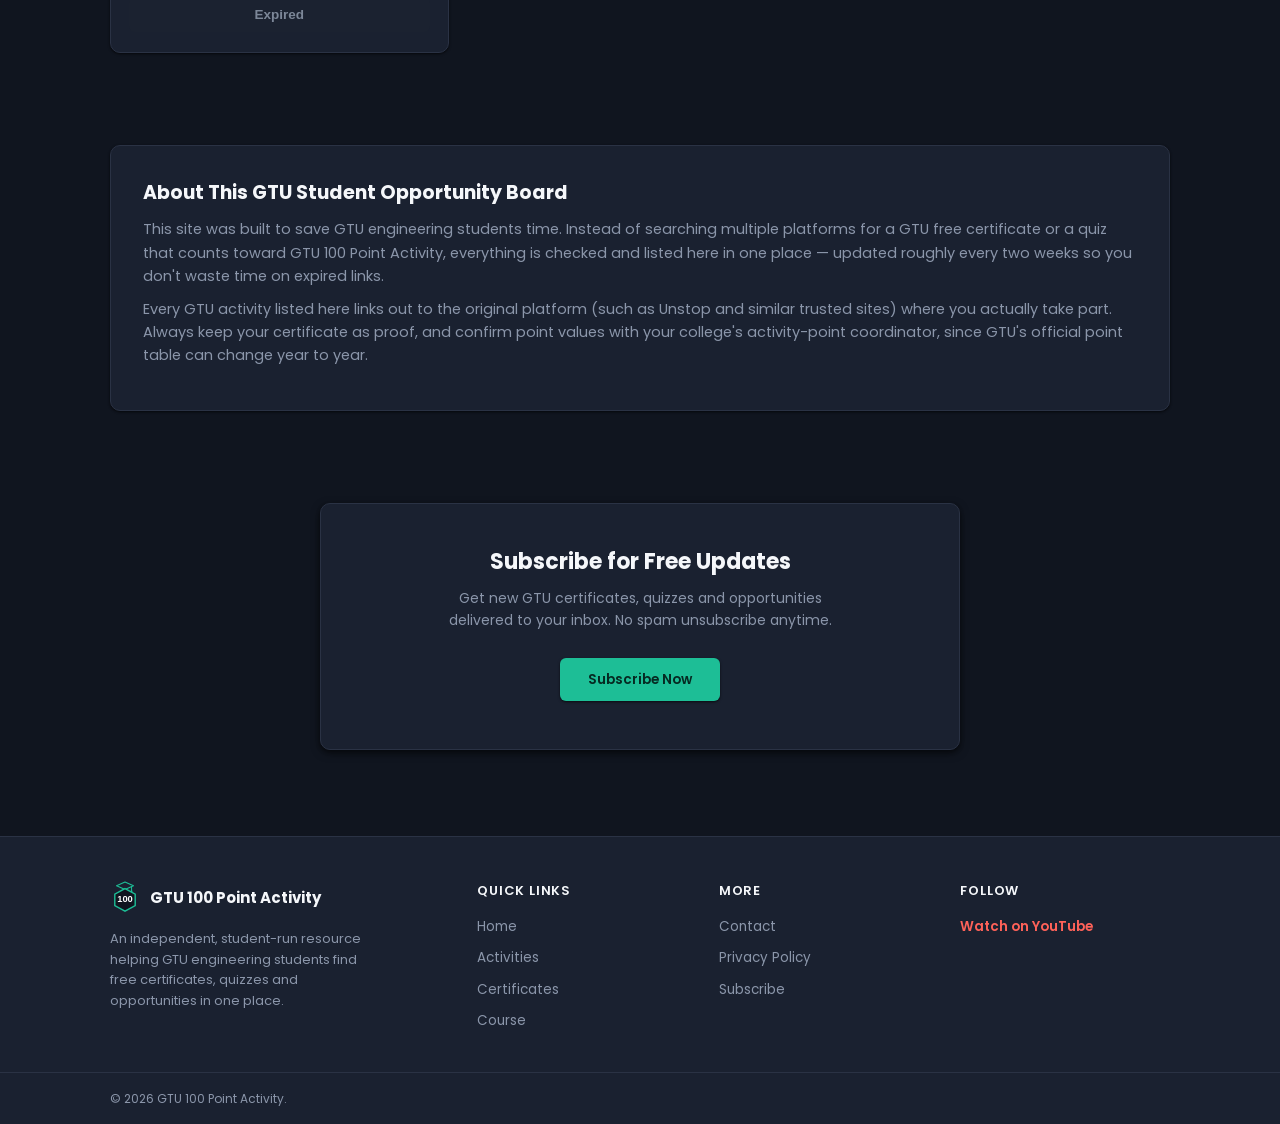
==== commit f2763aeb: "Update index.html" ====
--- a/index.html
+++ b/index.html
@@ -130,8 +130,8 @@
   </div>
   <div class="footer-bottom">
     <div class="container">
-      <span>&copy; <span id="footer-year"></span> GTU 100 Point Activity \u2014 not affiliated with GTU.</span>
-      <span>Some links on this site are affiliate links.</span>
+      <span>&copy; <span id="footer-year"></span> GTU 100 Point Activity.</span>
+      
     </div>
   </div>
 </footer>
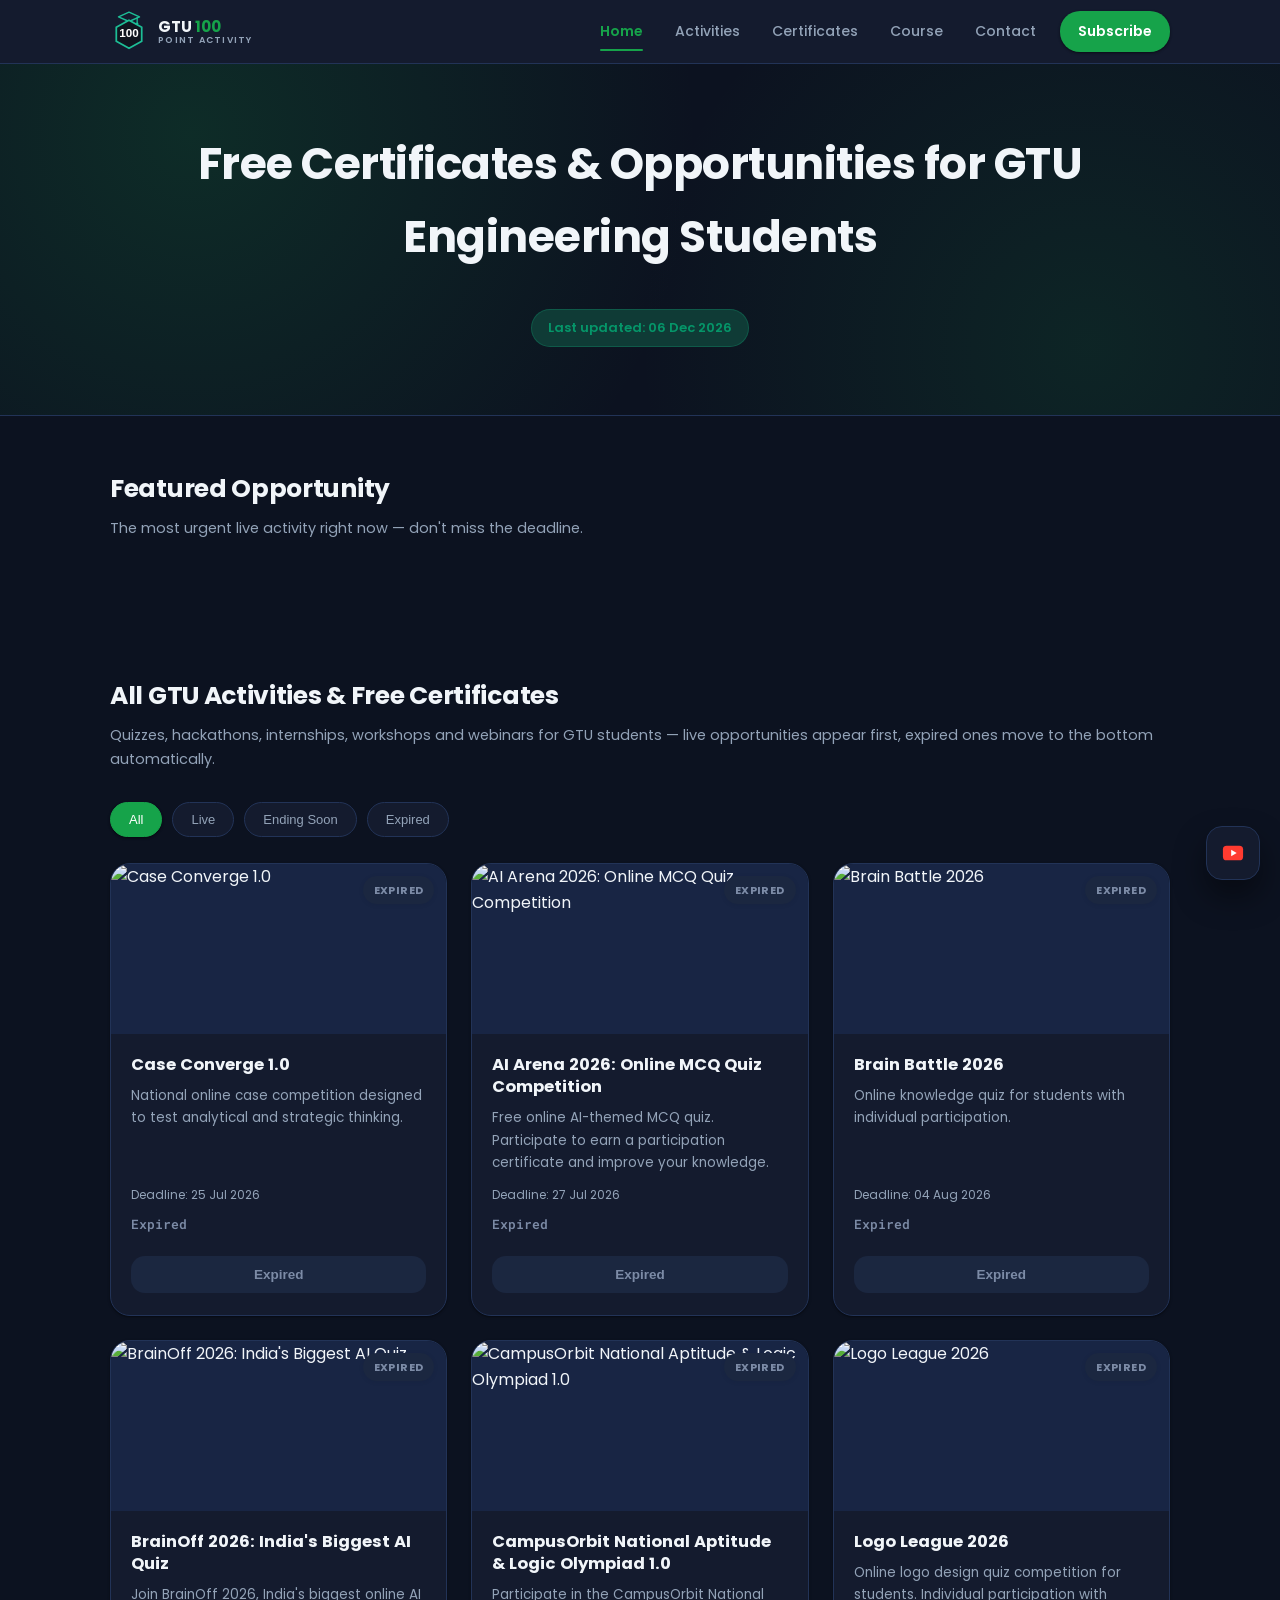
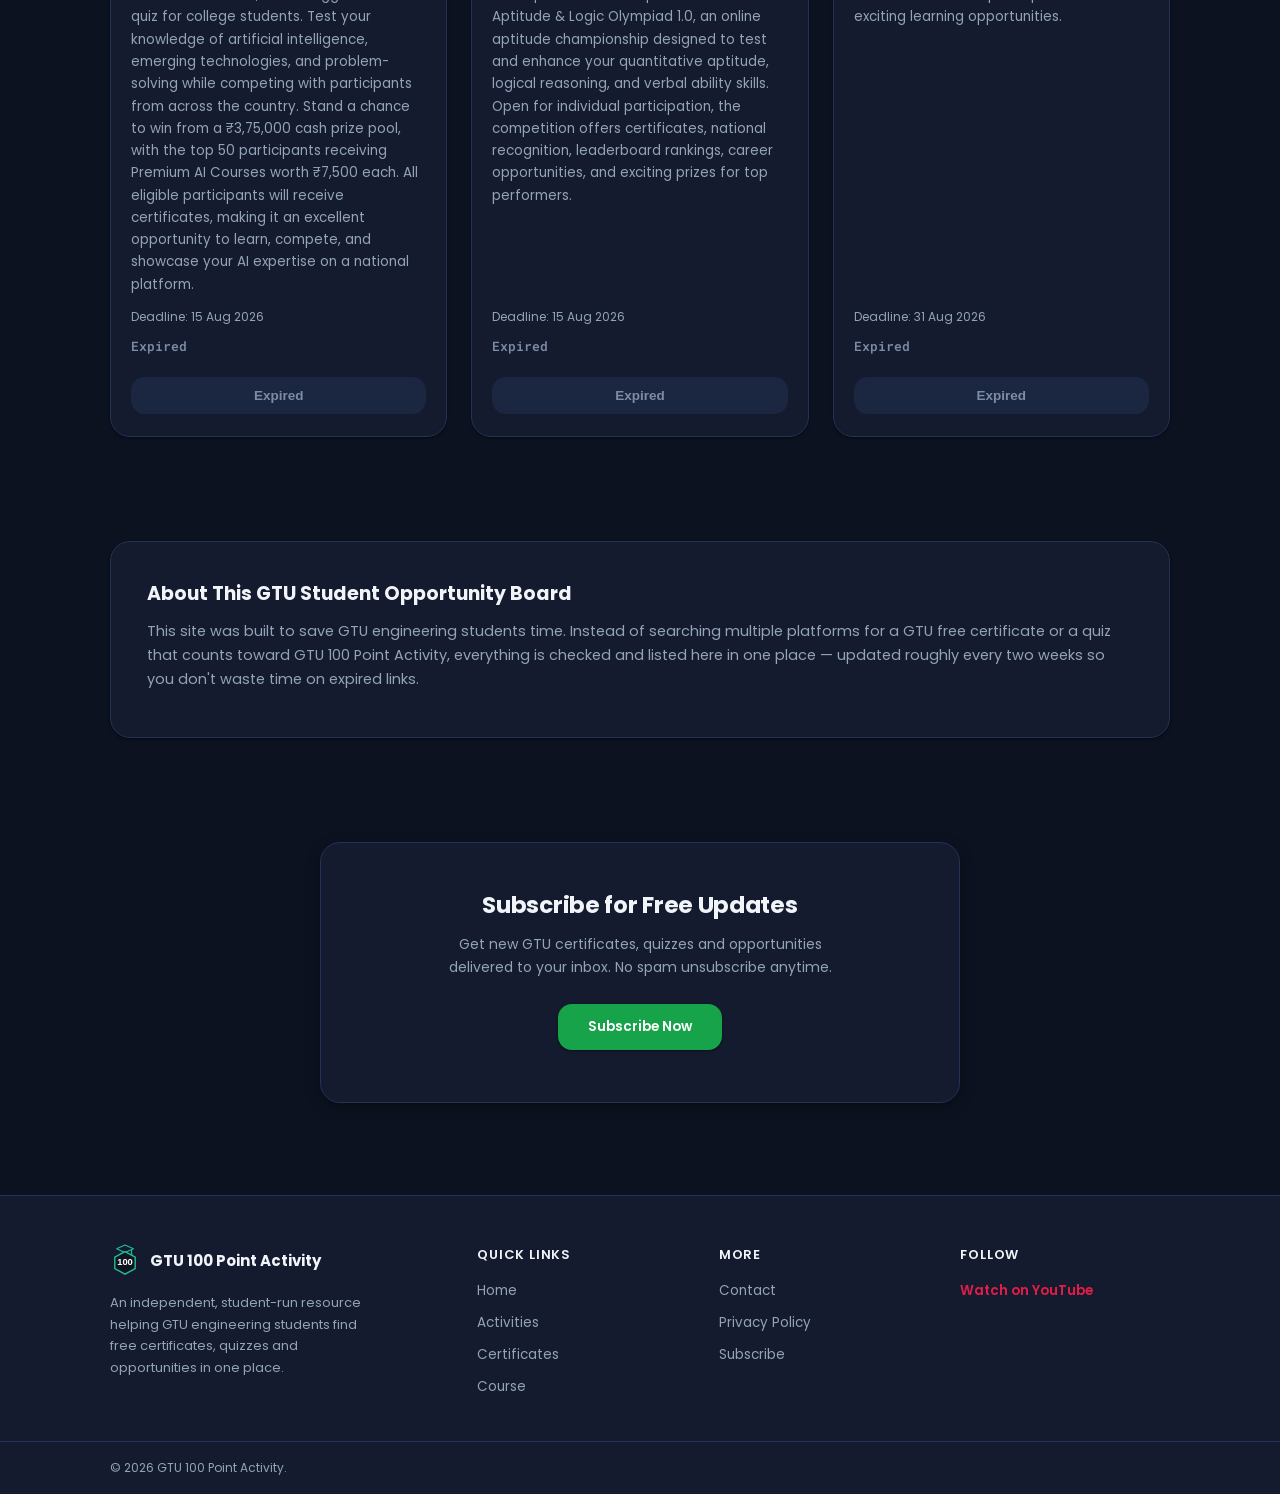
==== commit a52fbf43: "Update index.html" ====
--- a/index.html
+++ b/index.html
@@ -83,7 +83,7 @@
     <div class="card-surface">
       <h2 style="margin-top:0;">About This GTU Student Opportunity Board</h2>
       <p>This site was built to save GTU engineering students time. Instead of searching multiple platforms for a GTU free certificate or a quiz that counts toward GTU 100 Point Activity, everything is checked and listed here in one place — updated roughly every two weeks so you don't waste time on expired links.</p>
-      <p>Every GTU activity listed here links out to the original platform (such as Unstop and similar trusted sites) where you actually take part. Always keep your certificate as proof, and confirm point values with your college's activity-point coordinator, since GTU's official point table can change year to year.</p>
+      
     </div>
   </div>
 </section>
--- a/style.css
+++ b/style.css
@@ -1,39 +1,43 @@
 /* ==========================================================================
    GTU 100 Point Activity — Stylesheet
-   Theme: "Electric Cyan" dark mode, Material Design inspired.
-   Pure CSS, no frameworks. Color tokens are defined once as CSS variables —
-   change the whole site's look by editing the :root block below only.
+   Theme: Clean, light, Material Design 3 / Coursera-inspired.
+   Pure CSS, no frameworks. Every selector below matches the existing HTML
+   exactly — this file only changes colors, spacing, shadows, radii, and
+   typography. No HTML/JS structure was touched to produce this theme.
+   Color tokens are defined once as CSS variables — change the whole
+   site's look by editing the :root block below only.
    ========================================================================== */
 
 :root {
-  /* --- Core dark palette (Dark Campus theme) --- */
-  --bg: #10151F;              /* page background */
-  --surface: #1A2130;         /* card / header surface */
-  --surface-alt: #171F2E;     /* image placeholder / secondary surface */
-  --surface-raised: #212B3F;  /* hover / raised surface */
-  --divider: #2A3244;
-
-  /* --- Accent (Teal) --- */
-  --accent: #1DBE96;
-  --accent-dark: #159A78;
-  --accent-text-on: #062A22;  /* dark text used on top of the accent */
-
-  /* --- Status colors (tuned for dark backgrounds) --- */
-  --status-live: #1DBE96;
-  --status-live-bg: #133A31;
-  --status-soon: #FFB74D;
-  --status-soon-bg: #3A2A12;
-  --status-expired: #7C8798;
-  --status-expired-bg: #1B2230;
+  /* --- Core dark palette (Cobalt Blue theme) --- */
+  --bg: #0C1220;              /* page background */
+  --surface: #141B2E;         /* card / header surface */
+  --surface-alt: #182544;     /* image placeholder / secondary surface */
+  --surface-raised: #1B2C52;  /* hover / raised surface */
+  --divider: #223357;
+
+  /* --- Accent (Cobalt Green) --- */
+  --accent: #16A34A;
+  --accent-dark: #15803D;
+  --accent-text-on: #FFFFFF;  /* text used on top of the accent */
+
+  /* --- Status colors --- */
+  --status-live: #2DD4BF;
+  --status-live-bg: #0F3B36;
+  --status-soon: #FBBF24;
+  --status-soon-bg: #3A2A0C;
+  --status-expired: #7C8BA6;
+  --status-expired-bg: #1B2740;
 
   /* --- Text --- */
-  --text-primary: #F5F7FA;
-  --text-secondary: #8B96AA;
-
-  --radius: 10px;
-  --elevation-1: 0 1px 3px rgba(0,0,0,0.45), 0 1px 2px rgba(0,0,0,0.30);
-  --elevation-2: 0 3px 8px rgba(0,0,0,0.5), 0 2px 4px rgba(0,0,0,0.3);
-  --elevation-4: 0 12px 24px rgba(0,0,0,0.55), 0 4px 8px rgba(0,0,0,0.35);
+  --text-primary: #F1F5F9;
+  --text-secondary: #93A3B8;
+
+  --radius: 20px;       /* cards */
+  --radius-btn: 14px;   /* buttons, inputs */
+  --elevation-1: 0 1px 2px rgba(0,0,0,0.3), 0 1px 3px rgba(0,0,0,0.25);
+  --elevation-2: 0 4px 14px rgba(0,0,0,0.35);
+  --elevation-4: 0 16px 32px rgba(0,0,0,0.45);
 
   --header-height: 64px;
 }
@@ -46,7 +50,7 @@
   font-family: 'Poppins', -apple-system, BlinkMacSystemFont, sans-serif;
   background: var(--bg);
   color: var(--text-primary);
-  line-height: 1.6;
+  line-height: 1.65;
   padding-top: var(--header-height);
 }
 
@@ -71,14 +75,14 @@
   background: var(--surface);
   color: var(--text-primary);
   border-bottom: 1px solid var(--divider);
-  box-shadow: var(--elevation-1);
+  box-shadow: none;
   z-index: 1000;
   display: flex;
   align-items: center;
   transition: box-shadow 0.2s ease;
 }
 
-.app-bar.scrolled { box-shadow: var(--elevation-4); }
+.app-bar.scrolled { box-shadow: var(--elevation-2); }
 
 .app-bar-inner {
   width: 100%;
@@ -93,7 +97,7 @@
 .brand { display: flex; align-items: center; gap: 10px; font-weight: 700; font-size: 18px; font-family: 'Poppins', sans-serif; }
 .brand img { width: 38px; height: 42px; }
 .brand .brand-text { display: flex; flex-direction: column; line-height: 1.15; }
-.brand .brand-text .b1 { font-size: 15px; font-weight: 700; }
+.brand .brand-text .b1 { font-size: 15px; font-weight: 700; color: var(--text-primary); }
 .brand .brand-text .b1 span { color: var(--accent); }
 .brand .brand-text .b2 { font-size: 9px; font-weight: 600; letter-spacing: 0.14em; color: var(--text-secondary); }
 
@@ -101,7 +105,7 @@
 
 .nav-links a {
   padding: 10px 14px;
-  border-radius: 6px;
+  border-radius: 10px;
   font-size: 14px;
   font-weight: 500;
   color: var(--text-secondary);
@@ -114,7 +118,7 @@
 
 .nav-links a:hover, .nav-links a:focus-visible { background: var(--surface-raised); color: var(--text-primary); }
 
-.nav-links a.active { color: var(--accent); }
+.nav-links a.active { color: var(--accent); font-weight: 600; }
 .nav-links a.active::after {
   content: "";
   position: absolute;
@@ -132,8 +136,10 @@
   border-radius: 20px;
   padding: 9px 18px;
   margin-left: 6px;
-}
-.nav-links a.nav-cta:hover { background: var(--accent-dark); color: var(--accent-text-on); }
+  box-shadow: var(--elevation-1);
+  transition: background 0.15s ease, transform 0.15s ease, box-shadow 0.15s ease;
+}
+.nav-links a.nav-cta:hover { background: var(--accent-dark); color: var(--accent-text-on); transform: translateY(-1px); box-shadow: var(--elevation-2); }
 
 .menu-toggle {
   display: none;
@@ -143,7 +149,7 @@
   font-size: 26px;
   cursor: pointer;
   padding: 6px 10px;
-  border-radius: 6px;
+  border-radius: 10px;
 }
 .menu-toggle:hover { background: var(--surface-raised); }
 
@@ -174,45 +180,36 @@
 .hero {
   position: relative;
   background:
-    radial-gradient(circle at 15% 20%, rgba(79,217,240,0.10) 0%, transparent 45%),
-    radial-gradient(circle at 85% 80%, rgba(79,217,240,0.08) 0%, transparent 40%),
+    radial-gradient(circle at 15% 20%, rgba(22,163,74,0.18) 0%, transparent 45%),
+    radial-gradient(circle at 85% 80%, rgba(22,163,74,0.13) 0%, transparent 40%),
     var(--bg);
   color: var(--text-primary);
-  padding: 60px 0 68px;
+  padding: 64px 0 68px;
   text-align: center;
   overflow: hidden;
   border-bottom: 1px solid var(--divider);
 }
 
-.hero::before {
-  content: "";
-  position: absolute;
-  inset: 0;
-  background-image: radial-gradient(rgba(79,217,240,0.10) 1px, transparent 1px);
-  background-size: 22px 22px;
-  opacity: 0.5;
-  pointer-events: none;
-}
-
 .hero .container { position: relative; z-index: 1; }
 
-.hero h1 { font-size: clamp(28px, 5vw, 42px); font-weight: 700; margin-bottom: 14px; letter-spacing: -0.5px; }
+.hero h1 { font-size: clamp(28px, 5vw, 44px); font-weight: 700; margin-bottom: 14px; letter-spacing: -0.5px; color: var(--text-primary); }
 
 .hero p { max-width: 640px; margin: 0 auto; font-size: 16px; color: var(--text-secondary); }
 
 .hero .updated-badge {
-  display: inline-block;
+  display: inline-flex;
+  align-items: center;
+  gap: 6px;
   margin-top: 22px;
-  background: var(--surface);
-  border: 1px solid var(--divider);
-  color: var(--accent);
-  padding: 6px 16px;
+  background: var(--status-live-bg);
+  border: 1px solid rgba(16,185,129,0.25);
+  color: #059669;
+  padding: 7px 16px;
   border-radius: 20px;
   font-size: 13px;
-  font-weight: 500;
-}
-
-/* Bookmark / habit-anchor nudge in the hero — honest, one-time, non-nagging */
+  font-weight: 600;
+}
+
 .hero .bookmark-hint {
   display: block;
   margin-top: 14px;
@@ -224,9 +221,9 @@
    Sections
    ========================================================================== */
 
-.section { padding: 46px 0; }
-.section-title { font-size: 24px; font-weight: 700; margin-bottom: 6px; color: var(--text-primary); }
-.section-subtitle { color: var(--text-secondary); font-size: 14px; margin-bottom: 28px; }
+.section { padding: 52px 0; }
+.section-title { font-size: 25px; font-weight: 700; margin-bottom: 8px; color: var(--text-primary); letter-spacing: -0.3px; }
+.section-subtitle { color: var(--text-secondary); font-size: 14.5px; margin-bottom: 30px; }
 
 /* ==========================================================================
    Featured activity
@@ -236,49 +233,52 @@
   background: var(--surface);
   border: 1px solid var(--divider);
   border-radius: var(--radius);
-  box-shadow: var(--elevation-4);
+  box-shadow: var(--elevation-2);
   overflow: hidden;
   display: grid;
   grid-template-columns: 1fr 1fr;
   position: relative;
-}
+  transition: box-shadow 0.25s ease;
+}
+.featured-card:hover { box-shadow: var(--elevation-4); }
 
 .featured-card .ribbon {
   position: absolute;
-  top: 16px; left: 16px;
+  top: 18px; left: 18px;
   background: var(--accent);
   color: var(--accent-text-on);
   font-size: 12px;
   font-weight: 700;
   text-transform: uppercase;
   letter-spacing: 0.5px;
-  padding: 6px 12px;
+  padding: 6px 14px;
   border-radius: 20px;
   z-index: 2;
-}
-
-.featured-card .img-wrap { position: relative; min-height: 240px; background: var(--surface-alt); }
+  box-shadow: var(--elevation-1);
+}
+
+.featured-card .img-wrap { position: relative; min-height: 260px; background: var(--surface-alt); }
 .featured-card img { width: 100%; height: 100%; object-fit: cover; cursor: pointer; }
 
-.featured-card .content { padding: 28px 30px; display: flex; flex-direction: column; justify-content: center; gap: 12px; }
-.featured-card h3 { font-size: 22px; font-weight: 700; }
-.featured-card p.desc { color: var(--text-secondary); font-size: 14px; }
+.featured-card .content { padding: 34px 36px; display: flex; flex-direction: column; justify-content: center; gap: 12px; }
+.featured-card h3 { font-size: 23px; font-weight: 700; color: var(--text-primary); }
+.featured-card p.desc { color: var(--text-secondary); font-size: 14.5px; }
 
 @media (max-width: 720px) {
   .featured-card { grid-template-columns: 1fr; }
-  .featured-card .img-wrap { min-height: 180px; }
+  .featured-card .img-wrap { min-height: 200px; }
 }
 
 /* ==========================================================================
    Filter chips
    ========================================================================== */
 
-.filter-chips { display: flex; gap: 10px; flex-wrap: wrap; margin-bottom: 24px; }
+.filter-chips { display: flex; gap: 10px; flex-wrap: wrap; margin-bottom: 26px; }
 
 .chip {
   font-size: 13px;
   font-weight: 500;
-  padding: 8px 16px;
+  padding: 9px 18px;
   border-radius: 20px;
   border: 1px solid var(--divider);
   background: var(--surface);
@@ -286,14 +286,14 @@
   cursor: pointer;
   transition: all 0.15s ease;
 }
-.chip:hover { border-color: var(--accent); color: var(--accent); }
-.chip.active { background: var(--accent); border-color: var(--accent); color: var(--accent-text-on); }
+.chip:hover { border-color: var(--accent); color: var(--accent); background: var(--surface-raised); }
+.chip.active { background: var(--accent); border-color: var(--accent); color: var(--accent-text-on); box-shadow: var(--elevation-1); }
 
 /* ==========================================================================
    Activity grid + cards
    ========================================================================== */
 
-.activity-grid { display: grid; grid-template-columns: repeat(auto-fill, minmax(280px, 1fr)); gap: 22px; }
+.activity-grid { display: grid; grid-template-columns: repeat(auto-fill, minmax(280px, 1fr)); gap: 24px; }
 
 .activity-card {
   background: var(--surface);
@@ -303,46 +303,68 @@
   overflow: hidden;
   display: flex;
   flex-direction: column;
-  transition: box-shadow 0.2s ease, transform 0.2s ease, border-color 0.2s ease;
+  transition: box-shadow 0.25s ease, transform 0.25s ease, border-color 0.25s ease;
   animation: card-in 0.4s ease both;
 }
 
-.activity-card:hover { box-shadow: var(--elevation-4); transform: translateY(-3px); border-color: var(--accent); }
-.activity-card.is-expired { opacity: 0.6; }
-
-@keyframes card-in { from { opacity: 0; transform: translateY(10px); } to { opacity: 1; transform: translateY(0); } }
-
-.card-img-wrap { position: relative; height: 160px; cursor: pointer; overflow: hidden; background: var(--surface-alt); }
-.card-img-wrap img { width: 100%; height: 100%; object-fit: cover; transition: transform 0.3s ease; }
-.activity-card:hover .card-img-wrap img:not(.disabled-img) { transform: scale(1.05); }
+.activity-card:hover { box-shadow: var(--elevation-4); transform: translateY(-4px); border-color: #C7D6F5; }
+.activity-card.is-expired { opacity: 0.65; }
+
+@keyframes card-in { from { opacity: 0; transform: translateY(12px); } to { opacity: 1; transform: translateY(0); } }
+
+.card-img-wrap { position: relative; height: 170px; cursor: pointer; overflow: hidden; background: var(--surface-alt); }
+.card-img-wrap img { width: 100%; height: 100%; object-fit: cover; transition: transform 0.35s ease; }
+.activity-card:hover .card-img-wrap img:not(.disabled-img) { transform: scale(1.06); }
 
 .status-badge {
   position: absolute;
-  top: 10px; right: 10px;
+  top: 12px; right: 12px;
   font-size: 11px;
   font-weight: 700;
   text-transform: uppercase;
   letter-spacing: 0.4px;
+  padding: 5px 11px;
+  border-radius: 20px;
+  z-index: 2;
+  box-shadow: 0 1px 4px rgba(15,23,42,0.12);
+}
+.status-badge.live { background: var(--status-live-bg); color: var(--status-live); }
+.status-badge.soon { background: var(--status-soon-bg); color: var(--status-soon); animation: pulse-soon 1.6s ease-in-out infinite; }
+.status-badge.expired { background: var(--status-expired-bg); color: var(--status-expired); }
+
+/* Colorful type/category badges (top-left of a card) — purely additive,
+   sits alongside the existing Live/Ending Soon/Expired badge which stays
+   top-right and keeps working exactly as before. */
+.type-badge {
+  position: absolute;
+  top: 10px; left: 10px;
+  font-size: 11px;
+  font-weight: 700;
+  letter-spacing: 0.3px;
   padding: 5px 10px;
   border-radius: 20px;
   z-index: 2;
 }
-.status-badge.live { background: var(--status-live-bg); color: var(--status-live); }
-.status-badge.soon { background: var(--status-soon-bg); color: var(--status-soon); animation: pulse-soon 1.6s ease-in-out infinite; }
-.status-badge.expired { background: var(--status-expired-bg); color: var(--status-expired); }
+.badge-blue   { background: #DBEAFE; color: #1D4ED8; }
+.badge-purple { background: #EDE9FE; color: #7C3AED; }
+.badge-orange { background: #FFEDD5; color: #C2410C; }
+.badge-green  { background: #D1FAE5; color: #047857; }
+.badge-indigo { background: #E0E7FF; color: #4338CA; }
+.badge-pink   { background: #FCE7F3; color: #BE185D; }
+.badge-cyan   { background: #CFFAFE; color: #0E7490; }
 
 /* Gentle pulse on "Ending Soon" — real urgency cue, not a fake one, since the
    deadline behind it is real. Subtle by design so it informs, not nags. */
 @keyframes pulse-soon {
-  0%, 100% { box-shadow: 0 0 0 0 rgba(255,183,77,0.35); }
-  50% { box-shadow: 0 0 0 5px rgba(255,183,77,0); }
-}
-
-.card-body { padding: 16px 18px 20px; display: flex; flex-direction: column; gap: 8px; flex: 1; }
-.card-body h3 { font-size: 16px; font-weight: 700; line-height: 1.35; color: var(--text-primary); }
-.card-body p.desc { font-size: 13px; color: var(--text-secondary); flex: 1; }
-
-.card-meta { display: flex; justify-content: space-between; align-items: center; font-size: 12px; color: var(--text-secondary); margin-top: 4px; }
+  0%, 100% { box-shadow: 0 0 0 0 rgba(245,158,11,0.35); }
+  50% { box-shadow: 0 0 0 6px rgba(245,158,11,0); }
+}
+
+.card-body { padding: 20px 20px 22px; display: flex; flex-direction: column; gap: 9px; flex: 1; }
+.card-body h3 { font-size: 16.5px; font-weight: 700; line-height: 1.35; color: var(--text-primary); }
+.card-body p.desc { font-size: 13.5px; color: var(--text-secondary); flex: 1; }
+
+.card-meta { display: flex; justify-content: space-between; align-items: center; font-size: 12px; color: var(--text-secondary); margin-top: 2px; }
 
 .countdown { font-family: 'Roboto Mono', 'Courier New', monospace; font-weight: 600; font-size: 12.5px; color: var(--accent); }
 .countdown.expired-text { color: var(--status-expired); }
@@ -350,60 +372,72 @@
 .btn-participate {
   position: relative;
   overflow: hidden;
-  margin-top: 10px;
+  margin-top: 12px;
   display: inline-block;
   text-align: center;
   background: var(--accent);
   color: var(--accent-text-on);
   font-weight: 600;
   font-size: 13.5px;
-  padding: 10px 16px;
+  padding: 11px 18px;
   border: none;
-  border-radius: 6px;
+  border-radius: var(--radius-btn);
   cursor: pointer;
-  transition: background 0.15s ease, box-shadow 0.15s ease;
+  transition: background 0.15s ease, box-shadow 0.15s ease, transform 0.15s ease;
   box-shadow: var(--elevation-1);
 }
-.btn-participate:hover { background: var(--accent-dark); box-shadow: var(--elevation-2); }
-.btn-participate:disabled, .btn-participate.disabled { background: var(--status-expired-bg); color: var(--status-expired); cursor: not-allowed; box-shadow: none; }
+.btn-participate:hover { background: var(--accent-dark); box-shadow: var(--elevation-2); transform: scale(1.02); }
+.btn-participate:active { transform: scale(0.98); }
+.btn-participate:disabled, .btn-participate.disabled { background: var(--status-expired-bg); color: var(--status-expired); cursor: not-allowed; box-shadow: none; transform: none; }
 
 .ripple {
   position: absolute;
   border-radius: 50%;
-  background: rgba(5,42,50,0.35);
+  background: rgba(255,255,255,0.45);
   transform: scale(0);
   animation: ripple-anim 0.5s ease-out;
   pointer-events: none;
 }
 @keyframes ripple-anim { to { transform: scale(1); opacity: 0; } }
 
-.empty-state { text-align: center; padding: 40px 20px; color: var(--text-secondary); background: var(--surface); border: 1px solid var(--divider); border-radius: var(--radius); box-shadow: var(--elevation-1); }
+.empty-state { text-align: center; padding: 44px 22px; color: var(--text-secondary); background: var(--surface); border: 1px solid var(--divider); border-radius: var(--radius); box-shadow: var(--elevation-1); }
 
 /* ==========================================================================
    Skeleton loaders
    ========================================================================== */
 
-.skeleton { background: linear-gradient(90deg, #16203180 25%, #1E2A4080 37%, #16203180 63%); background-size: 400% 100%; animation: skeleton-shimmer 1.4s ease infinite; border-radius: 4px; }
+.skeleton { background: linear-gradient(90deg, #182544 25%, #1F2D4D 37%, #182544 63%); background-size: 400% 100%; animation: skeleton-shimmer 1.4s ease infinite; border-radius: 6px; }
 @keyframes skeleton-shimmer { 0% { background-position: 100% 50%; } 100% { background-position: 0 50%; } }
 .skeleton-card { box-shadow: var(--elevation-1); }
-.skeleton-img { height: 160px; border-radius: 0; }
+.skeleton-img { height: 170px; border-radius: 0; }
 .skeleton-line { height: 12px; margin-bottom: 10px; }
 
 /* ==========================================================================
    Static content pages
    ========================================================================== */
 
-.static-page h1 { font-size: 28px; margin-bottom: 18px; color: var(--text-primary); }
-.static-page h2 { font-size: 19px; margin: 26px 0 10px; color: var(--text-primary); }
+.static-page h1 { font-size: 28px; margin-bottom: 18px; color: var(--text-primary); letter-spacing: -0.4px; }
+.static-page h2 { font-size: 19px; margin: 28px 0 10px; color: var(--text-primary); }
 .static-page p, .static-page li { color: var(--text-secondary); font-size: 14.5px; margin-bottom: 10px; }
 .static-page ul { padding-left: 22px; }
-.static-page .card-surface { background: var(--surface); border: 1px solid var(--divider); border-radius: var(--radius); box-shadow: var(--elevation-1); padding: 32px; }
-
-.contact-form { display: flex; flex-direction: column; gap: 14px; max-width: 480px; }
+.static-page .card-surface { background: var(--surface); border: 1px solid var(--divider); border-radius: var(--radius); box-shadow: var(--elevation-1); padding: 36px; }
+
+.contact-form { display: flex; flex-direction: column; gap: 16px; max-width: 480px; }
 .contact-form label { font-size: 13px; font-weight: 600; color: var(--text-primary); }
-.contact-form input, .contact-form textarea { border: 1px solid var(--divider); border-radius: 6px; padding: 10px 12px; font-family: inherit; font-size: 14px; background: var(--surface-alt); color: var(--text-primary); }
-.contact-form input:focus, .contact-form textarea:focus { outline: 2px solid var(--accent); outline-offset: 1px; }
+.contact-form input, .contact-form textarea { border: 1px solid var(--divider); border-radius: var(--radius-btn); padding: 11px 14px; font-family: inherit; font-size: 14px; background: var(--surface-alt); color: var(--text-primary); transition: border-color 0.15s ease, box-shadow 0.15s ease; }
+.contact-form input:focus, .contact-form textarea:focus { outline: none; border-color: var(--accent); box-shadow: 0 0 0 3px rgba(37,99,235,0.15); }
 .contact-form button { align-self: flex-start; }
+
+/* Honeypot field — hidden from real visitors (but still in the DOM/tab
+   order-safe, not display:none, so it stays effective against bots that
+   skip display:none fields) */
+.hp-field {
+  position: absolute;
+  left: -9999px;
+  width: 1px;
+  height: 1px;
+  overflow: hidden;
+}
 
 /* ==========================================================================
    YouTube Floating Action Button
@@ -417,7 +451,7 @@
   height: 54px;
   border-radius: 16px;
   background: var(--surface);
-  border: 1.5px solid var(--divider);
+  border: 1px solid var(--divider);
   display: flex;
   align-items: center;
   justify-content: center;
@@ -425,7 +459,7 @@
   z-index: 900;
   transition: transform 0.15s ease, border-color 0.15s ease, background 0.15s ease;
 }
-.yt-fab:hover { transform: translateY(-2px); border-color: var(--accent); background: var(--surface-raised); }
+.yt-fab:hover { transform: translateY(-2px) scale(1.04); border-color: var(--accent); }
 .yt-fab svg { width: 22px; height: 22px; }
 
 @media (max-width: 480px) {
@@ -441,24 +475,64 @@
   border: 1px solid var(--divider);
   border-radius: var(--radius);
   box-shadow: var(--elevation-2);
-  padding: 40px 36px;
+  padding: 44px 40px;
   text-align: center;
   max-width: 640px;
   margin: 0 auto;
 }
 
 .subscribe-card h2 {
-  font-size: 22px;
+  font-size: 23px;
   font-weight: 700;
   margin-bottom: 8px;
   color: var(--text-primary);
+  letter-spacing: -0.3px;
+}
+
+.subscribe-card .subscribe-subhead {
+  font-size: 15px;
+  font-weight: 600;
+  color: var(--accent);
+  margin-bottom: 10px;
 }
 
 .subscribe-card > p {
   color: var(--text-secondary);
   font-size: 14px;
   max-width: 46ch;
-  margin: 0 auto 22px;
+  margin: 0 auto 20px;
+}
+
+.subscribe-benefits {
+  list-style: none;
+  display: inline-flex;
+  flex-direction: column;
+  gap: 11px;
+  text-align: left;
+  margin: 0 auto 28px;
+  padding: 18px 24px;
+  background: var(--surface-alt);
+  border: 1px solid var(--divider);
+  border-radius: 14px;
+}
+
+.subscribe-benefits li {
+  font-size: 13.5px;
+  color: var(--text-primary);
+  display: flex;
+  align-items: center;
+  gap: 10px;
+}
+
+.subscribe-benefits li::before {
+  content: "";
+  flex-shrink: 0;
+  width: 16px;
+  height: 16px;
+  border-radius: 50%;
+  background: var(--status-live);
+  -webkit-mask: url("data:image/svg+xml,%3Csvg xmlns='http://www.w3.org/2000/svg' viewBox='0 0 24 24'%3E%3Cpath d='M9 16.2l-3.5-3.5-1.4 1.4L9 19 20 8l-1.4-1.4z'/%3E%3C/svg%3E") center/60% no-repeat;
+  mask: url("data:image/svg+xml,%3Csvg xmlns='http://www.w3.org/2000/svg' viewBox='0 0 24 24'%3E%3Cpath d='M9 16.2l-3.5-3.5-1.4 1.4L9 19 20 8l-1.4-1.4z'/%3E%3C/svg%3E") center/60% no-repeat;
 }
 
 .subscribe-form {
@@ -473,13 +547,14 @@
   border: 1px solid var(--divider);
   background: var(--surface-alt);
   color: var(--text-primary);
-  border-radius: 6px;
-  padding: 12px 14px;
+  border-radius: var(--radius-btn);
+  padding: 13px 16px;
   font-family: inherit;
   font-size: 14px;
-}
-
-.subscribe-form input[type="email"]:focus { outline: 2px solid var(--accent); outline-offset: 1px; }
+  transition: border-color 0.15s ease, box-shadow 0.15s ease;
+}
+
+.subscribe-form input[type="email"]:focus { outline: none; border-color: var(--accent); box-shadow: 0 0 0 3px rgba(37,99,235,0.15); }
 
 .subscribe-form .btn-participate { margin-top: 0; white-space: nowrap; }
 
@@ -487,10 +562,11 @@
   margin-top: 14px;
   font-size: 13.5px;
   min-height: 18px;
-}
-
-.subscribe-message.success { color: #4ADE80; }
-.subscribe-message.error { color: #F87171; }
+  font-weight: 500;
+}
+
+.subscribe-message.success { color: #059669; }
+.subscribe-message.error { color: #DC2626; }
 
 .subscribe-note {
   margin-top: 16px;
@@ -500,7 +576,7 @@
 .subscribe-note a { color: var(--accent); text-decoration: underline; }
 
 @media (max-width: 520px) {
-  .subscribe-card { padding: 30px 20px; }
+  .subscribe-card { padding: 32px 22px; }
   .subscribe-form { flex-direction: column; }
 }
 
@@ -508,7 +584,7 @@
    Subscribe teaser (homepage — links out to subscribe.html)
    ========================================================================== */
 
-.subscribe-teaser .btn-participate { display: inline-block; margin-top: 4px; padding: 11px 28px; }
+.subscribe-teaser .btn-participate { display: inline-block; margin-top: 4px; padding: 12px 30px; }
 
 /* ==========================================================================
    Footer
@@ -520,7 +596,7 @@
   display: grid;
   grid-template-columns: 1.6fr 1fr 1fr 1fr;
   gap: 32px;
-  padding: 44px 20px 30px;
+  padding: 48px 20px 32px;
 }
 
 .footer-col h4 { color: var(--text-primary); font-size: 13px; font-weight: 600; text-transform: uppercase; letter-spacing: 0.06em; margin-bottom: 14px; }
@@ -533,8 +609,8 @@
 
 .footer-brand p { font-size: 13px; color: var(--text-secondary); max-width: 32ch; }
 
-.youtube-footer-link { color: #FF6259 !important; font-weight: 600; }
-.youtube-footer-link:hover { color: #ff8079 !important; }
+.youtube-footer-link { color: #E11D48 !important; font-weight: 600; }
+.youtube-footer-link:hover { color: #BE123C !important; }
 
 .footer-bottom { border-top: 1px solid var(--divider); padding: 16px 0; }
 .footer-bottom .container { display: flex; justify-content: space-between; flex-wrap: wrap; gap: 10px; font-size: 12px; }
